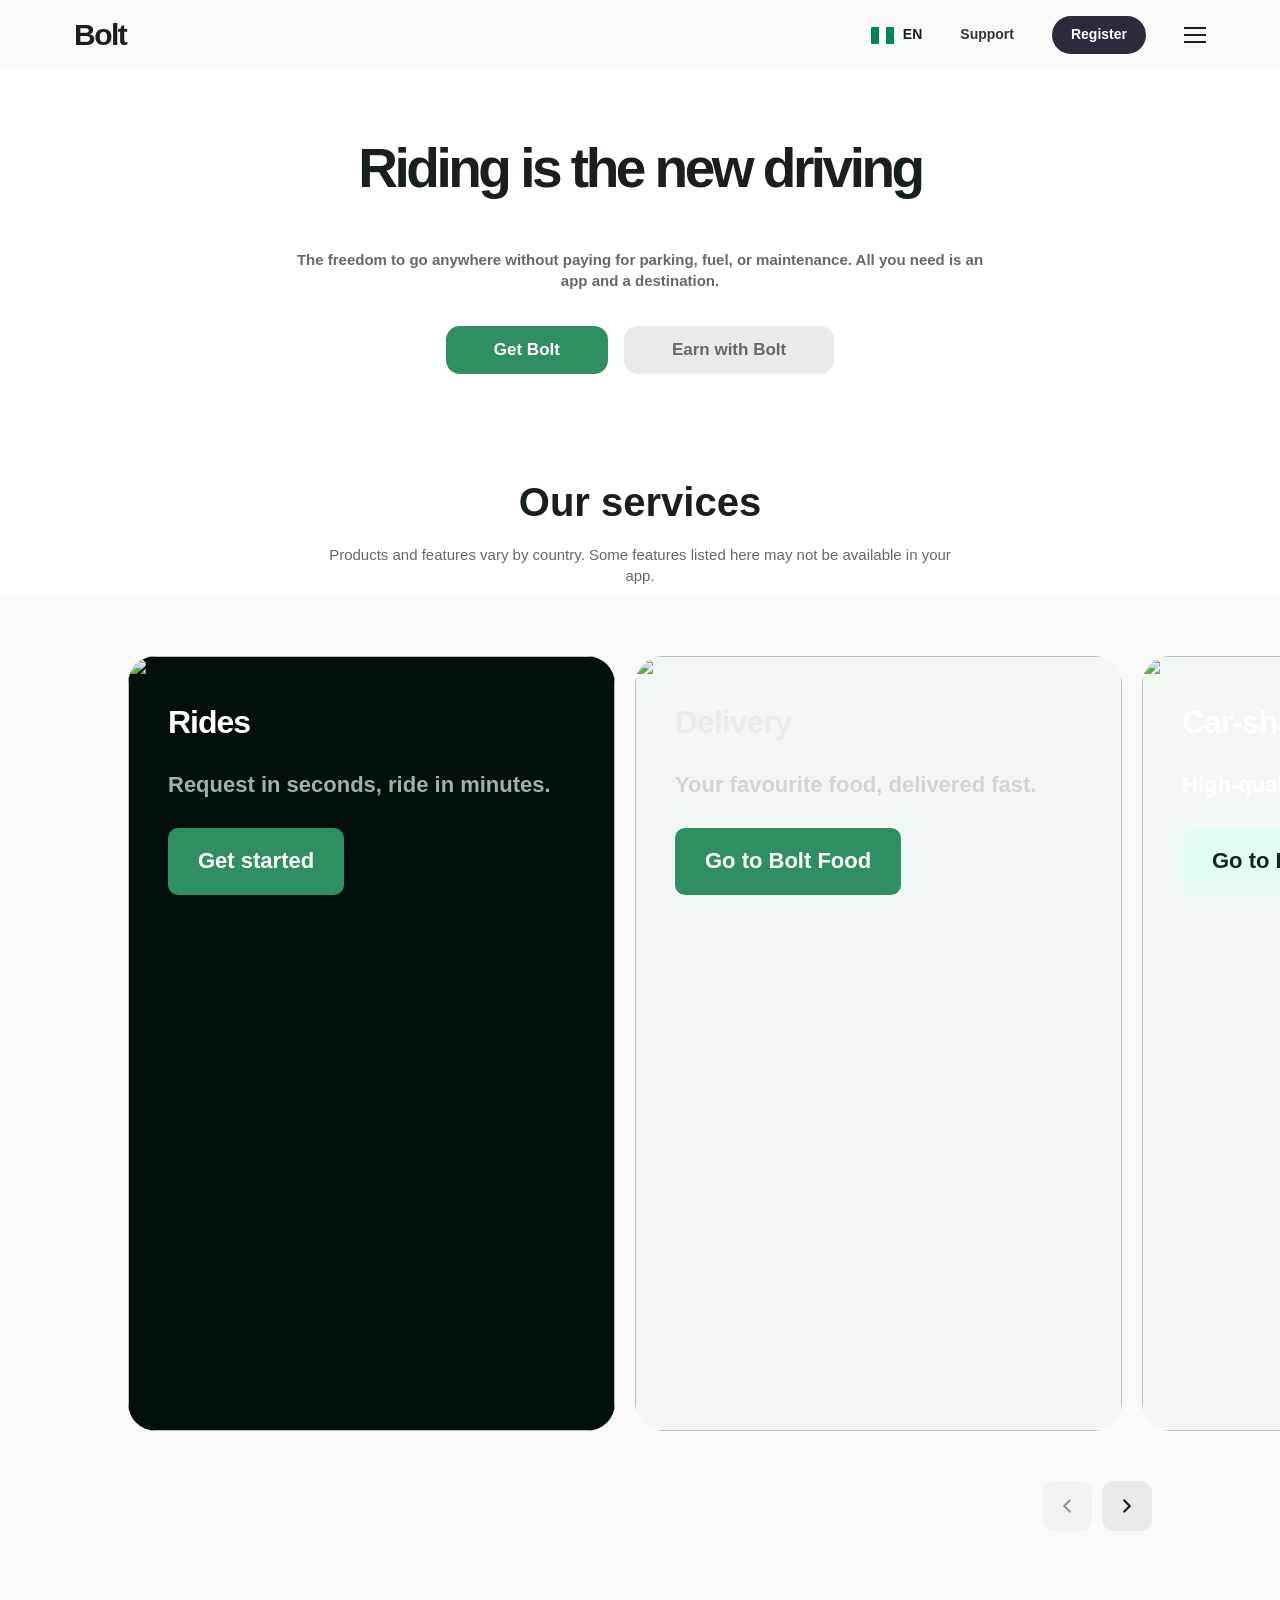
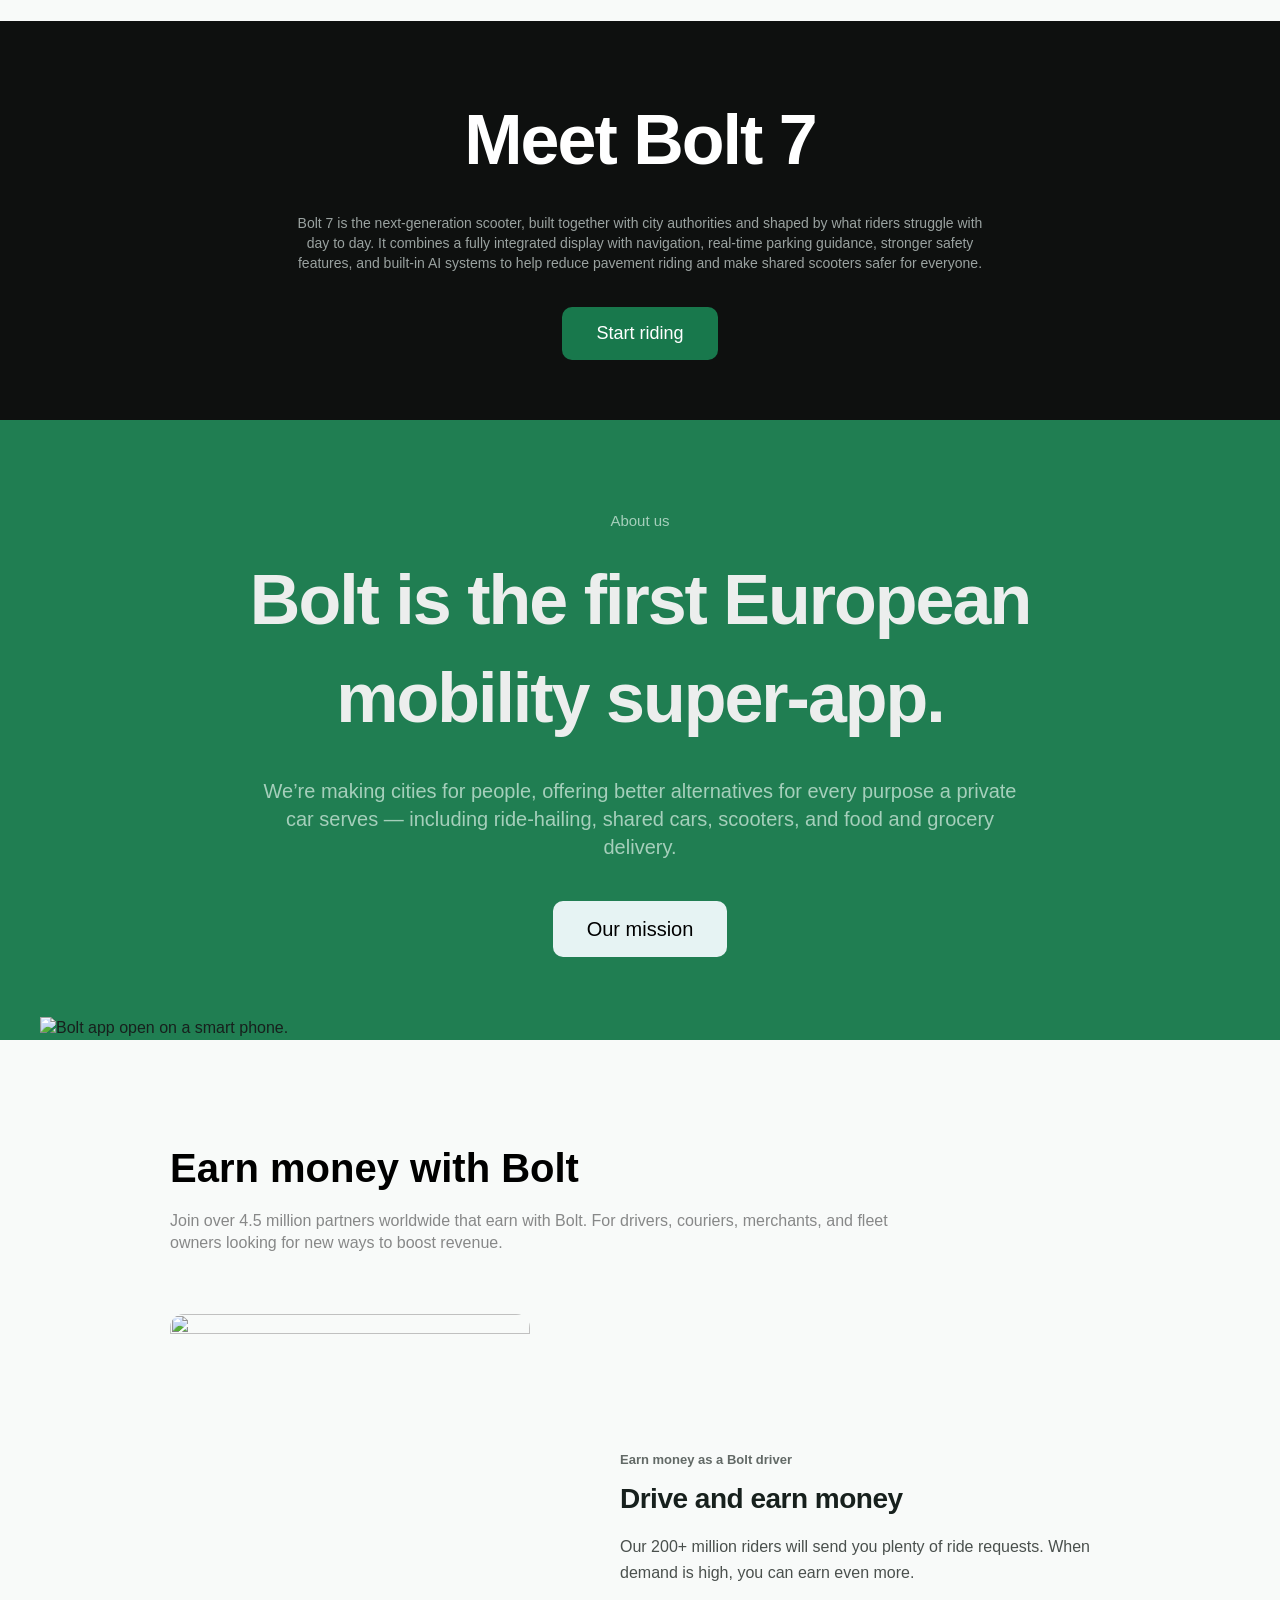
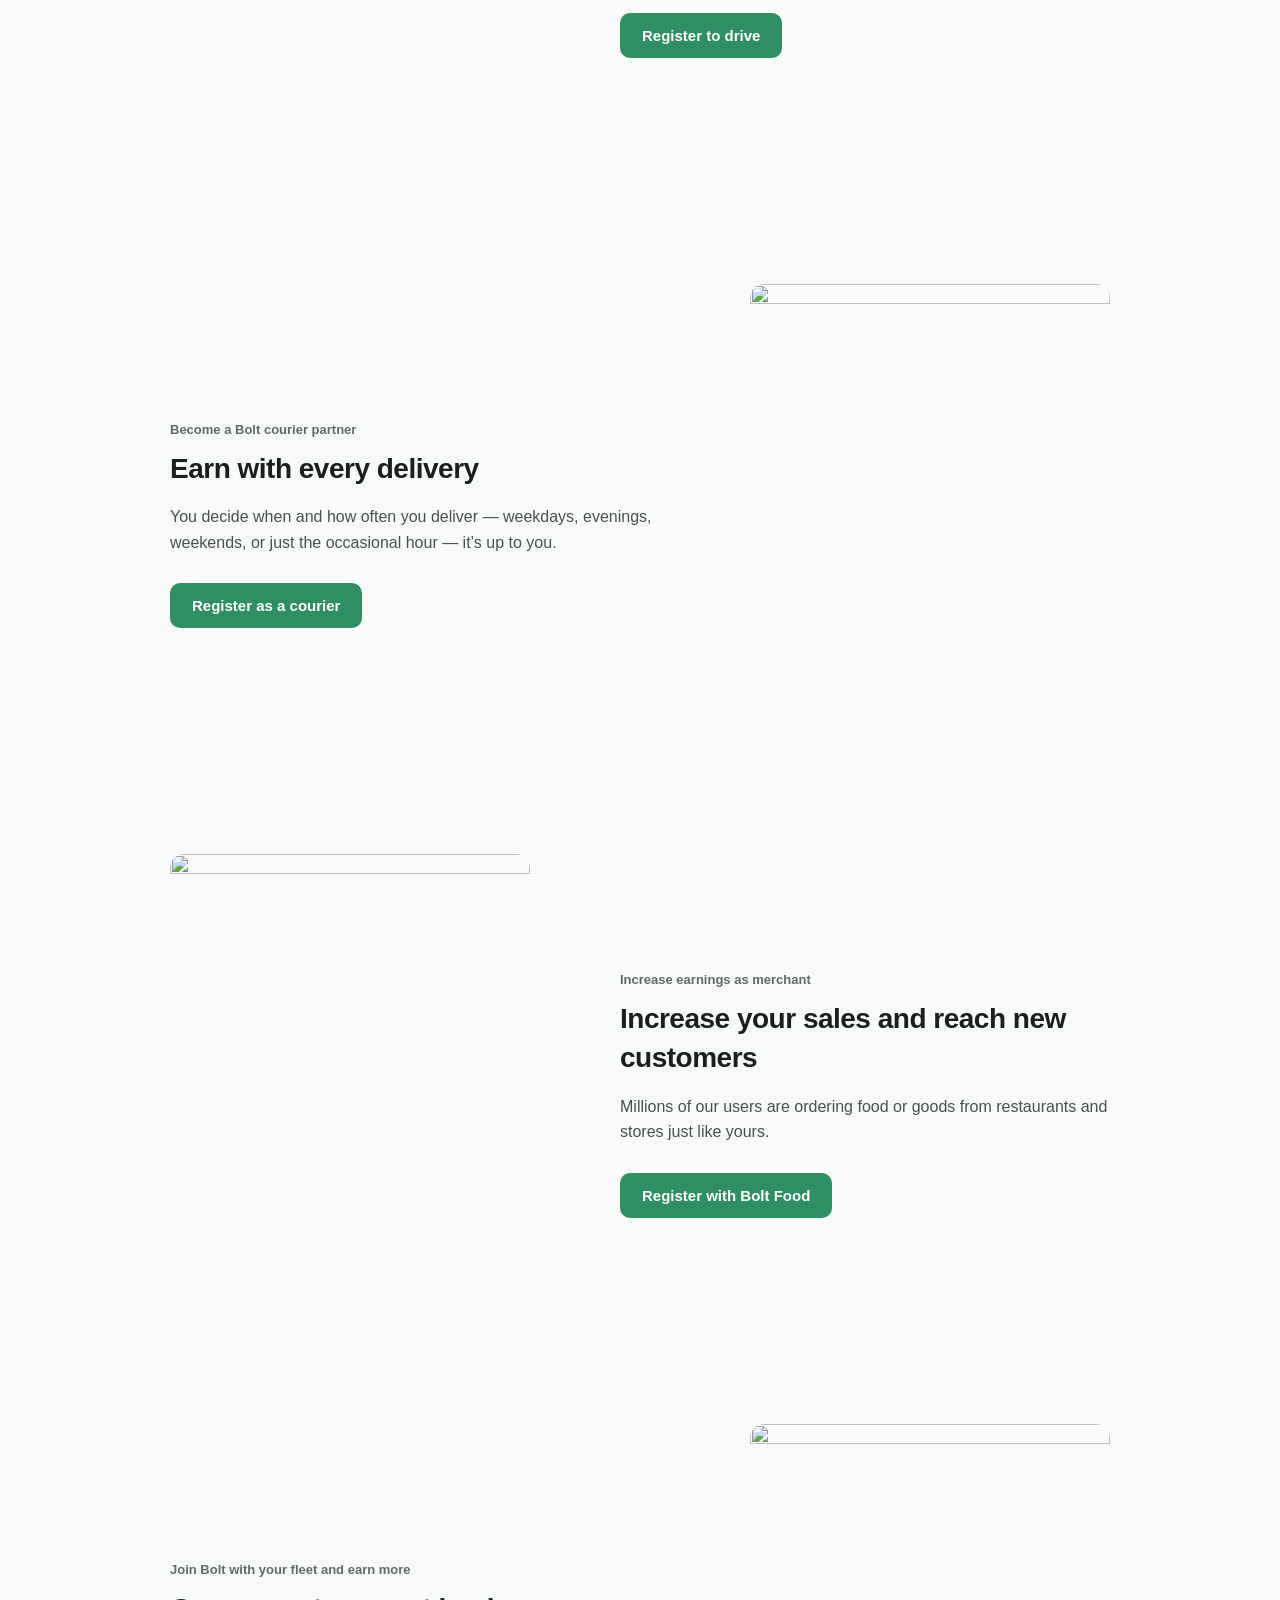
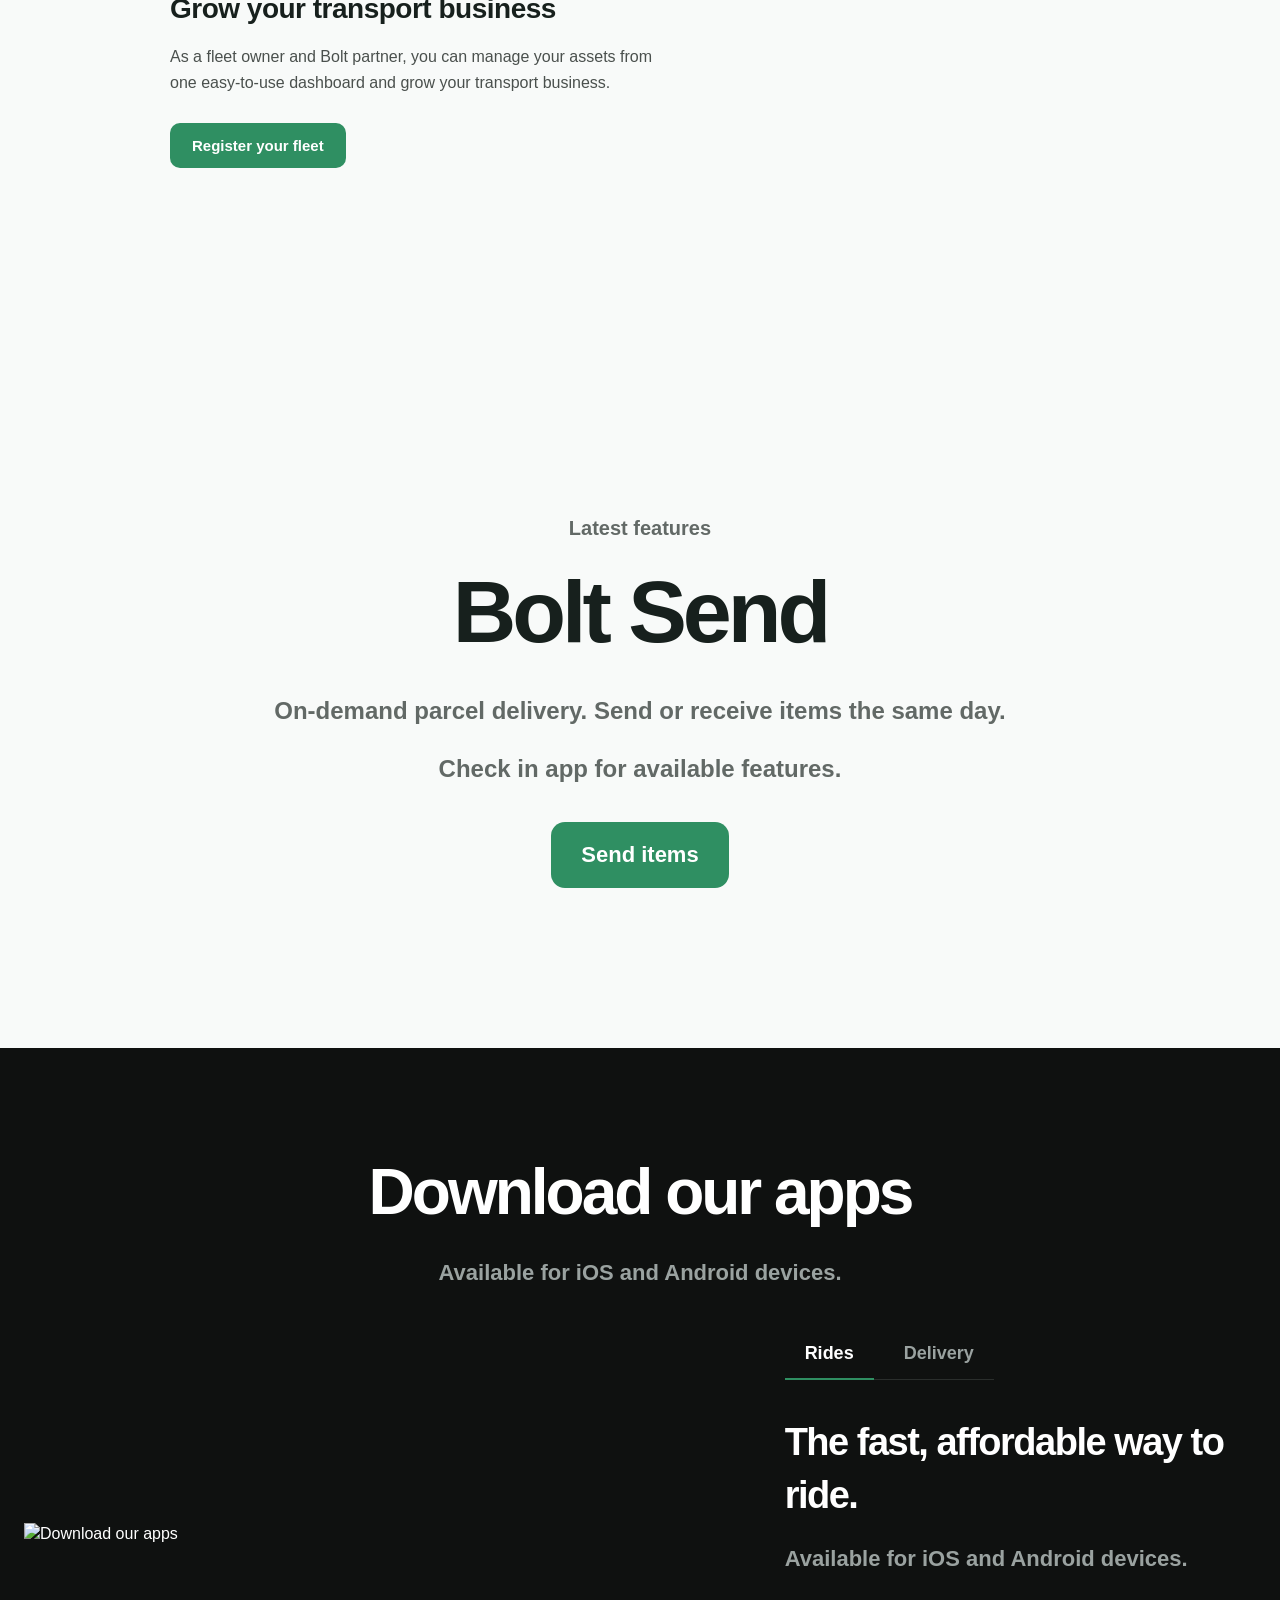
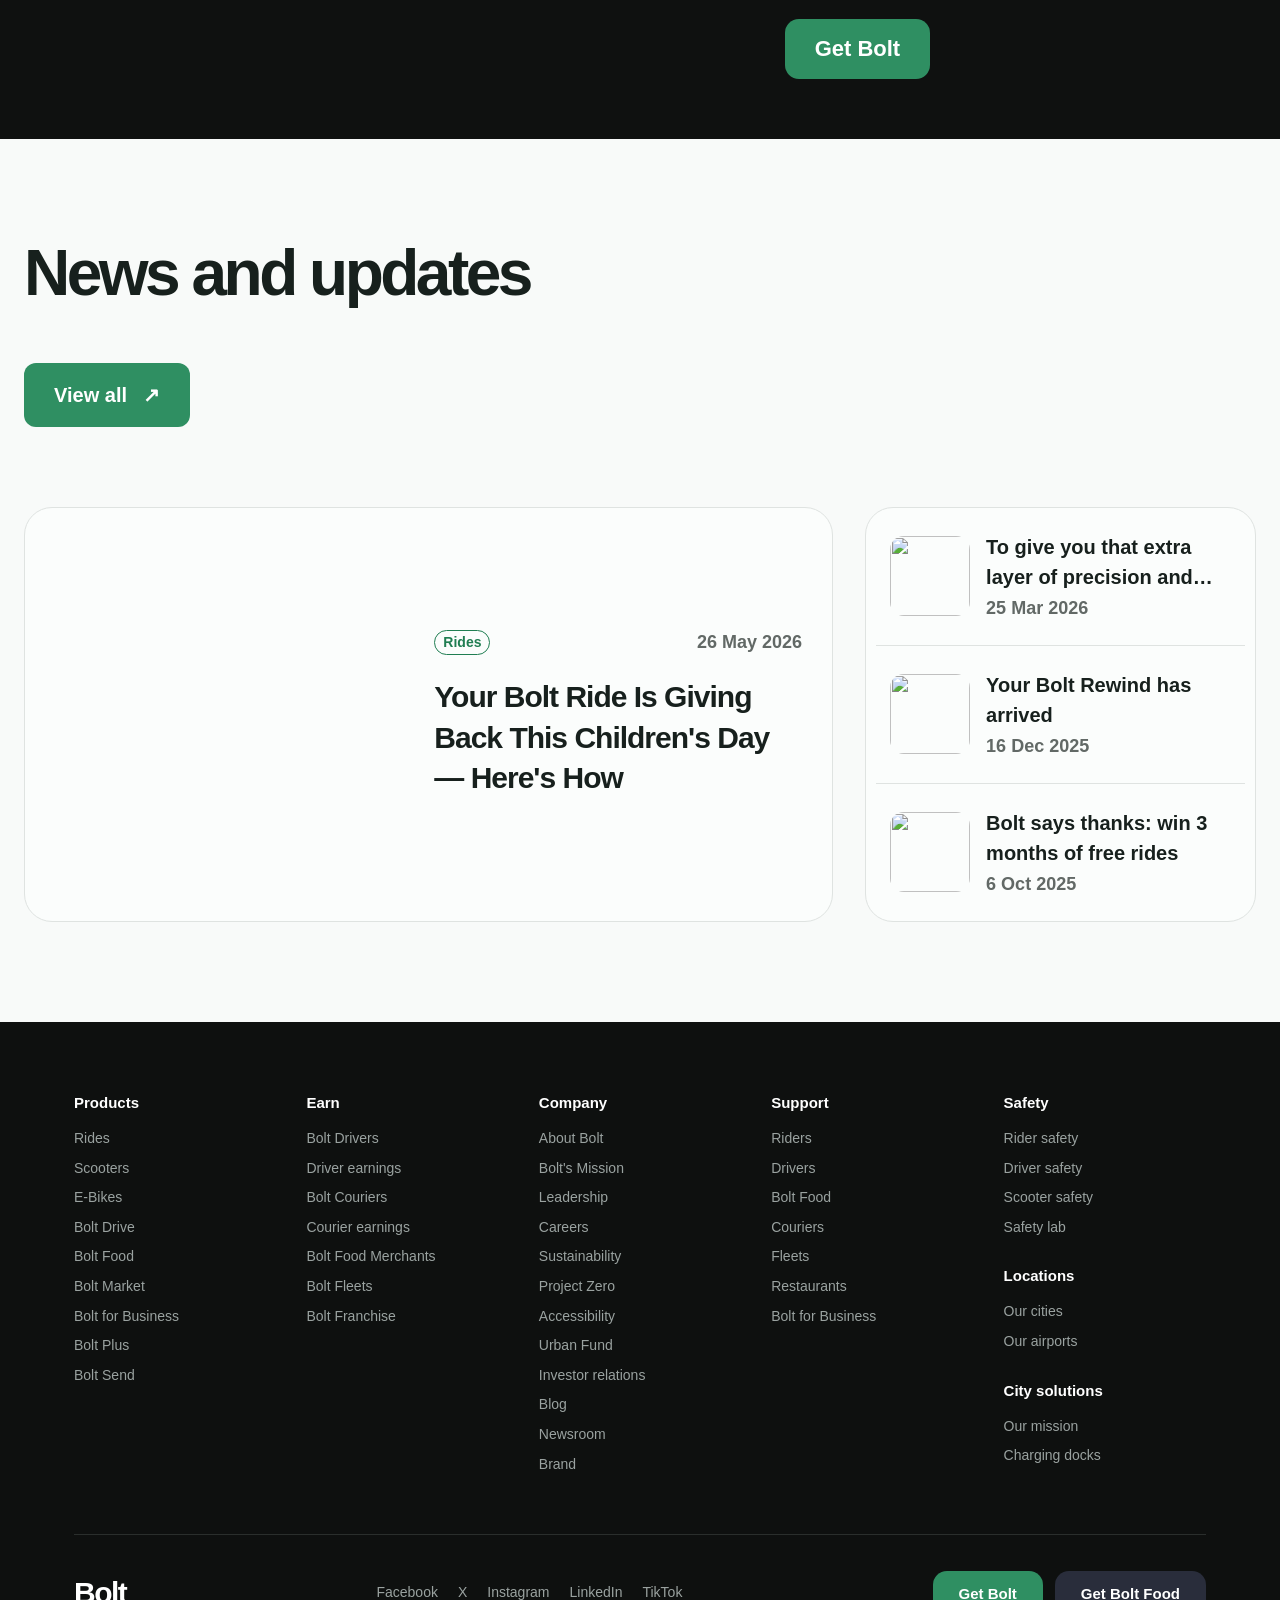
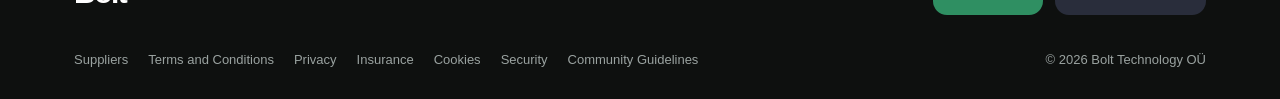
==== index.html @ f17ec3d8 "Initial Commit: Bolt Clone" ====
<!DOCTYPE html>
<html lang="en">
<head>
    <meta charset="UTF-8">
    <meta name="viewport" content="width=device-width, initial-scale=1.0">
    <title>Bolt</title>
    <link rel="stylesheet" href="m.css">
    <link rel="stylesheet" href="modal.css">
</head>

<body>

    <!-- NAVBAR -->
    <nav class="navbar">
        <input type="checkbox" id="menu-toggle" class="menu-toggle">
        <input type="checkbox" id="lang-toggle" class="lang-toggle">
        <a class="logo" href="index.html">Bolt</a>

        <div class="nav-right">
            <label class="language" for="lang-toggle">
                <div class="flag">
                    <span></span>
                    <span></span>
                    <span></span>
                </div>
                <span>EN</span>
            </label>

            <a href="support.html">Support</a>

            <div class="register-wrap">
                <input type="checkbox" id="register-toggle" class="register-toggle">
                <label class="register" for="register-toggle">Register</label>

                <div class="register-panel">
                    <a href="driver.html" class="rp-item">
                        <span class="rp-icon"><svg width="22" height="22" viewBox="0 0 24 24" fill="#4a56d6"><circle cx="12" cy="7" r="4"/><path d="M4 21c0-4.4 3.6-7 8-7s8 2.6 8 7z"/></svg></span>
                        <span class="rp-text"><b>Become a driver</b><small>Make money on your terms</small></span>
                        <svg class="rp-chev" width="18" height="18" viewBox="0 0 24 24" fill="none" stroke="currentColor" stroke-width="2.4" stroke-linecap="round" stroke-linejoin="round"><polyline points="9 18 15 12 9 6"></polyline></svg>
                    </a>
                    <a href="#" class="rp-item">
                        <span class="rp-icon"><svg width="22" height="22" viewBox="0 0 24 24" fill="none" stroke="#207e52" stroke-width="2" stroke-linecap="round" stroke-linejoin="round"><circle cx="6" cy="17" r="3"/><circle cx="18" cy="17" r="3"/><path d="M6 17l4-8h5l3 8M10 9L9 6H7"/></svg></span>
                        <span class="rp-text"><b>Become a courier</b><small>Deliver food and get paid weekly</small></span>
                        <svg class="rp-chev" width="18" height="18" viewBox="0 0 24 24" fill="none" stroke="currentColor" stroke-width="2.4" stroke-linecap="round" stroke-linejoin="round"><polyline points="9 18 15 12 9 6"></polyline></svg>
                    </a>
                    <a href="#" class="rp-item">
                        <span class="rp-icon"><svg width="22" height="22" viewBox="0 0 24 24" fill="none" stroke="#207e52" stroke-width="2.2" stroke-linecap="round" stroke-linejoin="round"><path d="M5 3v7a2 2 0 0 0 2 2v9M9 3v7M7 3v7M18 3c-2.4 2-2.4 7 0 8.5V21"/></svg></span>
                        <span class="rp-text"><b>Add a restaurant or store</b><small>Reach more customers and increase earnings</small></span>
                        <svg class="rp-chev" width="18" height="18" viewBox="0 0 24 24" fill="none" stroke="currentColor" stroke-width="2.4" stroke-linecap="round" stroke-linejoin="round"><polyline points="9 18 15 12 9 6"></polyline></svg>
                    </a>
                    <a href="#" class="rp-item">
                        <span class="rp-icon"><svg width="22" height="22" viewBox="0 0 24 24" fill="#207e52"><path d="M4 12l2-5.5A2 2 0 0 1 7.9 5h8.2A2 2 0 0 1 18 6.5L20 12v6h-3v-2H7v2H4z"/></svg></span>
                        <span class="rp-text"><b>Sign up as a fleet owner</b><small>Add your fleet to Bolt and boost your income</small></span>
                        <svg class="rp-chev" width="18" height="18" viewBox="0 0 24 24" fill="none" stroke="currentColor" stroke-width="2.4" stroke-linecap="round" stroke-linejoin="round"><polyline points="9 18 15 12 9 6"></polyline></svg>
                    </a>
                    <a href="#" class="rp-item">
                        <span class="rp-icon"><svg width="22" height="22" viewBox="0 0 24 24" fill="#207e52"><rect x="3" y="8" width="18" height="12" rx="2.5"/><path d="M9 8V5.5h6V8" fill="none" stroke="#207e52" stroke-width="2"/></svg></span>
                        <span class="rp-text"><b>Bolt for Business</b><small>Bolt products and services scaled-up for your business</small></span>
                        <svg class="rp-chev" width="18" height="18" viewBox="0 0 24 24" fill="none" stroke="currentColor" stroke-width="2.4" stroke-linecap="round" stroke-linejoin="round"><polyline points="9 18 15 12 9 6"></polyline></svg>
                    </a>
                </div>
            </div>

            <label class="menu" for="menu-toggle" aria-label="Menu">
                <span></span>
                <span></span>
                <span></span>
            </label>
        </div>

        <div class="menu-panel">
            <div class="menu-col">
                <h5>Products</h5>
                <a href="rides.html">Rides</a>
                <a href="#">Scooters</a>
                <a href="#">E-Bikes</a>
                <a href="#">Bolt Drive</a>
                <a href="#">Bolt Food</a>
                <a href="#">Bolt Market</a>
                <a href="#">Bolt for Business</a>
                <a href="#">Bolt Plus</a>
                <a href="#">Bolt Send</a>
            </div>

            <div class="menu-col">
                <h5>Earn</h5>
                <a href="driver.html">Bolt Drivers</a>
                <a href="earn.html">Driver earnings</a>
                <a href="#">Bolt Couriers</a>
                <a href="#">Courier earnings</a>
                <a href="#">Bolt Food Merchants</a>
                <a href="#">Bolt Fleets</a>
                <a href="#">Bolt Franchise</a>
            </div>

            <div class="menu-col">
                <h5>Company</h5>
                <a href="#">About Bolt</a>
                <a href="#">Bolt's Mission</a>
                <a href="#">Leadership</a>
                <a href="#">Careers</a>
                <a href="#">Sustainability</a>
                <a href="#">Blog</a>
                <a href="#">Newsroom</a>
            </div>

            <div class="menu-col">
                <h5>Support</h5>
                <a href="#">Riders</a>
                <a href="#">Drivers</a>
                <a href="#">Bolt Food</a>
                <a href="#">Couriers</a>
                <a href="#">Fleets</a>
                <a href="#">Restaurants</a>
            </div>

            <div class="menu-col">
                <h5>Safety</h5>
                <a href="#">Rider safety</a>
                <a href="#">Driver safety</a>
                <a href="#">Scooter safety</a>
                <a href="#">Safety lab</a>
            </div>
        </div>

        <div class="lang-modal">
            <label class="lang-backdrop" for="lang-toggle"></label>

            <div class="lang-box">
                <div class="lang-top">
                    <div class="lang-search">
                        <svg width="26" height="26" viewBox="0 0 24 24" fill="none" stroke="currentColor" stroke-width="2" stroke-linecap="round"><circle cx="11" cy="11" r="8"></circle><line x1="21" y1="21" x2="16.65" y2="16.65"></line></svg>
                        <input type="text" id="region-search" placeholder="Search region" autocomplete="off">
                    </div>
                    <label class="lang-close" for="lang-toggle" aria-label="Close">
                        <svg width="22" height="22" viewBox="0 0 24 24" fill="none" stroke="currentColor" stroke-width="2.5" stroke-linecap="round"><line x1="5" y1="5" x2="19" y2="19"></line><line x1="19" y1="5" x2="5" y2="19"></line></svg>
                    </label>
                </div>

                <ul class="region-list"><!-- filled in by script.js --></ul>
            </div>
        </div>

    </nav>

    <!-- HERO -->
    <main class="hero">
        <h1>Riding is the new driving</h1>

        <p>
            The freedom to go anywhere without paying for parking, fuel, or maintenance.
            All you need is an<br>
            app and a destination.
        </p>

        <div class="buttons">
            <button class="get-bolt">Get Bolt</button>
            <a class="earn-bolt" href="earn.html">Earn with Bolt</a>
        </div>

        <div class="first-image">
            <img src="media/image1.png" alt="">
        </div>
    </main>

    <!-- OUR SERVICES -->
    <section class="container service">
        <h1>Our services</h1>
        <p>
            Products and features vary by country. Some features listed here may not be available in your
            app.
        </p>
    </section>

    <section class="images">
        <div class="card card-rides">
            <img src="media/image2.png" alt="">
            <div class="card-text">
                <h3>Rides</h3>
                <p>Request in seconds, ride in minutes.</p>
                <a class="card-btn" href="rides.html">Get started</a>
            </div>
        </div>

        <div class="card card-food">
            <img src="media/image3.png" alt="">
            <div class="card-text">
                <h3>Delivery</h3>
                <p>Your favourite food, delivered fast.</p>
                <a class="card-btn" href="#">Go to Bolt Food</a>
            </div>
        </div>

        <div class="card card-drive">
            <img src="media/image4.png" alt="">
            <div class="card-text">
                <h3>Car-sharing</h3>
                <p>High-quality car rental made easy.</p>
                <a class="card-btn" href="#">Go to Bolt Drive</a>
            </div>
        </div>

        <div class="card card-market">
            <img src="media/image5.png" alt="">
            <div class="card-text">
                <h3>Groceries</h3>
                <p>All the essentials whenever you need them.</p>
                <a class="card-btn" href="#">Go to Bolt Market</a>
            </div>
        </div>

        <div class="card card-biz">
            <img src="media/image6.png" alt="">
            <div class="card-text">
                <h3>Business</h3>
                <p>Manage business travel for your team and clients.</p>
                <a class="card-btn" href="#">Go to Bolt for Business</a>
            </div>
        </div>

        <div class="card card-micro">
            <img src="media/image7.png" alt="">
            <div class="card-text">
                <h3>Micromobility</h3>
                <p>2-wheel ride rental at your fingertips.</p>
                <a class="card-btn" href="#">Learn more</a>
            </div>
        </div>

    </section>

    <div class="carousel-nav">
        <button class="nav-btn" id="prev" aria-label="Previous">
            <svg width="22" height="22" viewBox="0 0 24 24" fill="none" stroke="currentColor" stroke-width="2.5" stroke-linecap="round" stroke-linejoin="round"><polyline points="15 18 9 12 15 6"></polyline></svg>
        </button>
        <button class="nav-btn" id="next" aria-label="Next">
            <svg width="22" height="22" viewBox="0 0 24 24" fill="none" stroke="currentColor" stroke-width="2.5" stroke-linecap="round" stroke-linejoin="round"><polyline points="9 18 15 12 9 6"></polyline></svg>
        </button>
    </div>

    <!-- MEET BOLT 7 -->
    <section class="machine">
        <h1>Meet Bolt 7</h1>
        <p>
            Bolt 7 is the next-generation scooter, built together with city authorities and shaped by what
            riders struggle with day to day. It combines a fully integrated display with navigation,
            real-time parking guidance, stronger safety features, and built-in AI systems to help reduce
            pavement riding and make shared scooters safer for everyone.
        </p>
        <a class="ride" href="#">Start riding</a>
        <img src="media/image8.png" alt="">
    </section>

    <!-- ABOUT US -->
    <section class="green">
        <p class="label">About us</p>
        <h1>Bolt is the first European <br> mobility super-app.</h1>
        <p class="pa">
            We’re making cities for people, offering better alternatives for every purpose a private
            car serves — including ride-hailing, shared cars, scooters, and food and grocery delivery.
        </p>
        <a class="small-gr" href="#">Our mission</a>
    </section>

    <section class="new-g">
        <img src="media/image9.png" alt="Bolt app open on a smart phone.">
    </section>

    <!-- EARN MONEY WITH BOLT -->
    <section class="white-bacg">
        <div class="earn-head">
            <h1>Earn money with Bolt</h1>
            <p>
                Join over 4.5 million partners worldwide that earn with Bolt. For drivers, couriers,
                merchants, and fleet owners looking for new ways to boost revenue.
            </p>
        </div>

        <div class="earn-grid">
            <article class="earn-card">
                <img src="media/image10.png" alt="">
                <div class="earn-text">
                    <span class="tag">Earn money as a Bolt driver</span>
                    <h3>Drive and earn money</h3>
                    <p>Our 200+ million riders will send you plenty of ride requests. When demand is high, you can earn even more.</p>
                    <a class="earn-btn" href="driver.html">Register to drive</a>
                </div>
            </article>

            <article class="earn-card">
                <img src="media/image11.png" alt="">
                <div class="earn-text">
                    <span class="tag">Become a Bolt courier partner</span>
                    <h3>Earn with every delivery</h3>
                    <p>You decide when and how often you deliver — weekdays, evenings, weekends, or just the occasional hour — it’s up to you.</p>
                    <a class="earn-btn" href="#">Register as a courier</a>
                </div>
            </article>

            <article class="earn-card">
                <img src="media/image12.png" alt="">
                <div class="earn-text">
                    <span class="tag">Increase earnings as merchant</span>
                    <h3>Increase your sales and reach new customers</h3>
                    <p>Millions of our users are ordering food or goods from restaurants and stores just like yours.</p>
                    <a class="earn-btn" href="#">Register with Bolt Food</a>
                </div>
            </article>

            <article class="earn-card">
                <img src="media/image13.png" alt="">
                <div class="earn-text">
                    <span class="tag">Join Bolt with your fleet and earn more</span>
                    <h3>Grow your transport business</h3>
                    <p>As a fleet owner and Bolt partner, you can manage your assets from one easy-to-use dashboard and grow your transport business.</p>
                    <a class="earn-btn" href="#">Register your fleet</a>
                </div>
            </article>
        </div>
    </section>

    <!-- LATEST FEATURES -->
    <section class="latest">
        <div class="latest-text">
            <p class="label">Latest features</p>
            <h2>Bolt Send</h2>
            <p>On-demand parcel delivery. Send or receive items the same day.</p>
            <p class="small">Check in app for available features.</p>
            <a class="send-btn" href="#">Send items</a>
        </div>
        <img src="media/image14.png" alt="">
    </section>

    <!-- DOWNLOAD APPS -->
    <section class="download">
        <div class="download-head">
            <h2>Download our apps</h2>
            <p>Available for iOS and Android devices.</p>
        </div>

        <div class="download-box">
            <img id="dl-img" src="media/image15.png" alt="Download our apps">

            <div class="download-text">
                <div class="tabs">
                    <button type="button" class="tab active" data-tab="rides">Rides</button>
                    <button type="button" class="tab" data-tab="delivery">Delivery</button>
                </div>

                <h3 id="dl-title">The fast, affordable way to ride.</h3>
                <p id="dl-sub">Available for iOS and Android devices.</p>
                <button id="dl-btn" class="get-bolt">Get Bolt</button>
            </div>
        </div>
    </section>

    <!-- NEWS -->
    <section class="news">
        <h2>News and updates</h2>
        <a class="view-all" href="#">View all <span>&#8599;</span></a>

        <div class="news-grid">
            <article class="news-main">
                <img src="media/image16.png" alt="">
                <div class="news-main-text">
                    <div class="news-meta">
                        <span class="news-tag">Rides</span>
                        <span class="news-date">26 May 2026</span>
                    </div>
                    <h3>Your Bolt Ride Is Giving Back This Children's Day — Here's How</h3>
                </div>
            </article>

            <div class="news-list">
                <a href="#">
                    <img src="media/image17.png" alt="">
                    <div>
                        <h4>To give you that extra layer of precision and peace of mind, Bolt has introduced pick-up codes.</h4>
                        <span>25 Mar 2026</span>
                    </div>
                </a>
                <a href="#">
                    <img src="media/image18.png" alt="">
                    <div>
                        <h4>Your Bolt Rewind has arrived</h4>
                        <span>16 Dec 2025</span>
                    </div>
                </a>
                <a href="#">
                    <img src="media/image19.png" alt="">
                    <div>
                        <h4>Bolt says thanks: win 3 months of free rides</h4>
                        <span>6 Oct 2025</span>
                    </div>
                </a>
            </div>
        </div>
    </section>

    <!-- FOOTER -->
    <footer class="footer">
        <div class="footer-cols">
            <div>
                <h5>Products</h5>
                <a href="rides.html">Rides</a>
                <a href="#">Scooters</a>
                <a href="#">E-Bikes</a>
                <a href="#">Bolt Drive</a>
                <a href="#">Bolt Food</a>
                <a href="#">Bolt Market</a>
                <a href="#">Bolt for Business</a>
                <a href="#">Bolt Plus</a>
                <a href="#">Bolt Send</a>
            </div>

            <div>
                <h5>Earn</h5>
                <a href="driver.html">Bolt Drivers</a>
                <a href="earn.html">Driver earnings</a>
                <a href="#">Bolt Couriers</a>
                <a href="#">Courier earnings</a>
                <a href="#">Bolt Food Merchants</a>
                <a href="#">Bolt Fleets</a>
                <a href="#">Bolt Franchise</a>
            </div>

            <div>
                <h5>Company</h5>
                <a href="#">About Bolt</a>
                <a href="#">Bolt's Mission</a>
                <a href="#">Leadership</a>
                <a href="#">Careers</a>
                <a href="#">Sustainability</a>
                <a href="#">Project Zero</a>
                <a href="#">Accessibility</a>
                <a href="#">Urban Fund</a>
                <a href="#">Investor relations</a>
                <a href="#">Blog</a>
                <a href="#">Newsroom</a>
                <a href="#">Brand</a>
            </div>

            <div>
                <h5>Support</h5>
                <a href="#">Riders</a>
                <a href="#">Drivers</a>
                <a href="#">Bolt Food</a>
                <a href="#">Couriers</a>
                <a href="#">Fleets</a>
                <a href="#">Restaurants</a>
                <a href="#">Bolt for Business</a>
            </div>

            <div>
                <h5>Safety</h5>
                <a href="#">Rider safety</a>
                <a href="#">Driver safety</a>
                <a href="#">Scooter safety</a>
                <a href="#">Safety lab</a>

                <h5 class="gap">Locations</h5>
                <a href="#">Our cities</a>
                <a href="#">Our airports</a>

                <h5 class="gap">City solutions</h5>
                <a href="#">Our mission</a>
                <a href="#">Charging docks</a>
            </div>
        </div>

        <div class="footer-mid">
            <div class="footer-logo">Bolt</div>
            <div class="socials">
                <a href="#">Facebook</a>
                <a href="#">X</a>
                <a href="#">Instagram</a>
                <a href="#">LinkedIn</a>
                <a href="#">TikTok</a>
            </div>
            <div class="footer-btns">
                <button class="get-bolt">Get Bolt</button>
                <button class="earn-bolt dark">Get Bolt Food</button>
            </div>
        </div>

        <div class="footer-bottom">
            <div class="legal">
                <a href="#">Suppliers</a>
                <a href="#">Terms and Conditions</a>
                <a href="#">Privacy</a>
                <a href="#">Insurance</a>
                <a href="#">Cookies</a>
                <a href="#">Security</a>
                <a href="#">Community Guidelines</a>
            </div>
            <span>© 2026 Bolt Technology OÜ</span>
        </div>
    </footer>



    <script src="script.js"></script>

</body>
</html>
---- m.css ----
* {
    margin: 0;
    padding: 0;
    box-sizing: border-box;
}

:root {
    --bg: #f8faf9;
    --ink: #17201d;
    --muted: #626966;
    --green: #2f8f62;
    --green-deep: #207e52;
    --dark: #0e100f;
    --line: #d5d9d7;
}

body {
    font-family: Arial, Helvetica, sans-serif;
    background-color: var(--bg);
    color: var(--ink);
    line-height: 1.4;
}

img {
    display: block;
    max-width: 100%;
}

a {
    color: inherit;
}

/* ---------- NAVBAR ---------- */
.navbar {
    position: relative;
    z-index: 100;
    width: 100%;
    height: 70px;
    display: flex;
    align-items: center;
    justify-content: space-between;
    padding: 0 max(74px, calc((100% - 1500px) / 2));
}

.logo {
    text-decoration: none;
    font-size: 30px;
    font-weight: 800;
    letter-spacing: -1.5px;
}

.nav-right {
    display: flex;
    align-items: center;
    gap: 38px;
}

.language {
    cursor: pointer;
    display: flex;
    align-items: center;
    gap: 9px;
    font-size: 14px;
    font-weight: 600;
}

.flag {
    width: 23px;
    height: 17px;
    display: flex;
    border-radius: 1px;
    overflow: hidden;
}

.flag span {
    width: 33.33%;
    height: 100%;
}

.flag span:nth-child(1),
.flag span:nth-child(3) {
    background-color: #008751;
}

.flag span:nth-child(2) {
    background-color: white;
}

.nav-right a {
    text-decoration: none;
    color: #303633;
    font-size: 14px;
    font-weight: 600;
}

.register {
    display: inline-block;
    border: none;
    background-color: #292d3b;
    color: white;
    padding: 9px 19px;
    border-radius: 20px;
    font-size: 14px;
    font-weight: 700;
    cursor: pointer;
}

.menu {
    display: flex;
    flex-direction: column;
    gap: 5px;
    cursor: pointer;
}

.menu span {
    display: block;
    width: 22px;
    height: 2px;
    background-color: var(--ink);
}

/* ---------- DROPDOWN MENU ---------- */
.menu-toggle {
    display: none;
}

/* hamburger turns into an X when open */
.menu span {
    transition: transform 0.25s, opacity 0.25s;
}

.menu-toggle:checked ~ .nav-right .menu span:nth-child(1) {
    transform: translateY(7px) rotate(45deg);
}

.menu-toggle:checked ~ .nav-right .menu span:nth-child(2) {
    opacity: 0;
}

.menu-toggle:checked ~ .nav-right .menu span:nth-child(3) {
    transform: translateY(-7px) rotate(-45deg);
}

.menu-panel {
    display: none;
    position: absolute;
    top: 100%;
    left: 0;
    right: 0;
    background-color: white;
    border-top: 1px solid var(--line);
    box-shadow: 0 20px 40px rgba(0, 0, 0, 0.12);
    padding: 40px 74px 50px;
    grid-template-columns: repeat(5, 1fr);
    gap: 30px;
}

.menu-toggle:checked ~ .menu-panel {
    display: grid;
}

.menu-col h5 {
    font-size: 16px;
    margin-bottom: 18px;
}

.menu-col a {
    display: block;
    color: var(--muted);
    text-decoration: none;
    font-size: 15px;
    font-weight: 600;
    margin-bottom: 12px;
}

.menu-col a:hover {
    color: var(--green-deep);
}

/* ---------- REGION / LANGUAGE POPUP ---------- */
.lang-toggle {
    display: none;
}

.lang-modal {
    display: none;
    position: fixed;
    inset: 0;
    z-index: 300;
    align-items: center;
    justify-content: center;
}

.lang-toggle:checked ~ .lang-modal {
    display: flex;
}

.lang-backdrop {
    position: absolute;
    inset: 0;
    background-color: rgba(60, 72, 66, 0.6);
    cursor: default;
}

.lang-box {
    position: relative;
    width: min(690px, 94vw);
    max-height: 90vh;
    background-color: white;
    border-radius: 28px;
    padding: 20px 40px 40px;
    display: flex;
    flex-direction: column;
}

.lang-top {
    display: flex;
    align-items: center;
    gap: 40px;
    padding: 0 0 24px 25px;
}

.lang-search {
    flex: 1;
    display: flex;
    align-items: center;
    gap: 12px;
    height: 52px;
    padding: 0 18px;
    background-color: #f1f3f2;
    border: 2px solid #b9bfbc;
    border-radius: 14px;
    color: var(--ink);
}

.lang-search:focus-within {
    border-color: var(--green-deep);
}

.lang-search input {
    flex: 1;
    border: none;
    outline: none;
    background: none;
    font-size: 20px;
    font-family: inherit;
    color: var(--ink);
}

.lang-search input::placeholder {
    color: #8a918e;
}

.lang-close {
    cursor: pointer;
    display: flex;
    padding: 6px;
    color: var(--ink);
}

.region-list {
    list-style: none;
    overflow-y: auto;
    scrollbar-width: thin;
    padding-right: 6px;
}

.region {
    display: grid;
    grid-template-columns: 40px 210px 1fr;
    gap: 10px;
    align-items: center;
    padding: 14px 10px;
    border-radius: 16px;
    min-height: 80px;
}

.region:hover,
.region.selected {
    background-color: #f4f6f5;
}

.region-name small {
    display: block;
    color: var(--muted);
    font-size: 14px;
}

.region-name b {
    font-size: 18px;
    font-weight: 600;
}

.region-langs {
    display: flex;
    flex-wrap: wrap;
    gap: 6px 20px;
}

.region-langs a {
    color: var(--ink);
    font-size: 18px;
    font-weight: 500;
    text-decoration: underline;
    text-decoration-color: #cfd5d2;
    text-underline-offset: 5px;
}

.region-langs a:hover {
    text-decoration-color: var(--green-deep);
}

.region.selected .region-langs a {
    color: var(--green-deep);
}

/* flags drawn in CSS (swap for real images if you have them) */
.fl {
    position: relative;
    display: flex;
    align-items: center;
    justify-content: center;
    width: 40px;
    height: 28px;
    border-radius: 4px;
    box-shadow: inset 0 0 0 1px rgba(0, 0, 0, 0.08);
}

.fl-ng { background: linear-gradient(90deg, #008751 33.3%, #fff 33.3% 66.6%, #008751 66.6%); }
.fl-global { background: #1c7cf0; }
.fl-ao { background: linear-gradient(#cc092f 50%, #000 50%); }
.fl-az { background: linear-gradient(#00b5e2 33.3%, #ef3340 33.3% 66.6%, #509e2f 66.6%); }
.fl-be { background: linear-gradient(90deg, #000 33.3%, #fdda24 33.3% 66.6%, #ef3340 66.6%); }
.fl-cz { background: linear-gradient(#fff 50%, #d7141a 50%); }
.fl-cz::before {
    content: "";
    position: absolute;
    inset: 0;
    background: #11457e;
    clip-path: polygon(0 0, 50% 50%, 0 100%);
}
.fl-dk {
    background:
        linear-gradient(90deg, transparent 28%, #fff 28% 40%, transparent 40%),
        linear-gradient(transparent 40%, #fff 40% 60%, transparent 60%),
        #c8102e;
}
.fl-ee { background: linear-gradient(#0072ce 33.3%, #000 33.3% 66.6%, #fff 66.6%); }
.fl-fr { background: linear-gradient(90deg, #0055a4 33.3%, #fff 33.3% 66.6%, #ef4135 66.6%); }
.fl-gh { background: linear-gradient(#ce1126 33.3%, #fcd116 33.3% 66.6%, #006b3f 66.6%); }
.fl-lt { background: linear-gradient(#fdb913 33.3%, #006a44 33.3% 66.6%, #c1272d 66.6%); }
.fl-pl { background: linear-gradient(#fff 50%, #dc143c 50%); }
.fl-ua { background: linear-gradient(#0057b7 50%, #ffd700 50%); }

/* ---------- REGISTER DROPDOWN ---------- */
.register-wrap {
    position: relative;
}

.register-toggle {
    display: none;
}

.register-panel {
    display: none;
    position: absolute;
    top: calc(100% + 28px);
    right: 0;
    width: min(335px, 92vw);
    background-color: white;
    border-radius: 22px;
    box-shadow: 0 24px 40px rgba(0, 0, 0, 0.16);
    padding: 6px 0;
    z-index: 150;
}

.register-toggle:checked ~ .register-panel {
    display: block;
}

/* .nav-right prefix keeps these ahead of the generic ".nav-right a" rules */
.nav-right .register-panel a {
    display: grid;
    grid-template-columns: 22px 1fr 18px;
    gap: 8px;
    align-items: start;
    padding: 18px 20px 18px 22px;
    color: var(--ink);
    text-decoration: none;
}

.nav-right .register-panel a:hover {
    background-color: #f4f6f5;
}

.rp-icon {
    display: flex;
    padding-top: 1px;
}

.rp-text b {
    display: block;
    font-size: 18px;
    font-weight: 600;
    margin-bottom: 4px;
}

.rp-text small {
    display: block;
    color: var(--muted);
    font-size: 15px;
    font-weight: 500;
    line-height: 1.4;
}

.rp-chev {
    margin-top: 2px;
}

/* ---------- HERO ---------- */
.hero {
    width: 100%;
    background-color: white;
    padding-top: 60px;
}

.hero h1 {
    text-align: center;
    font-size: 55px;
    font-weight: 800;
    letter-spacing: -3.5px;
    margin-bottom: 42px;
}

.hero p {
    color: var(--muted);
    text-align: center;
    font-size: 15px;
    font-weight: 600;
    margin-bottom: 35px;
    padding: 0 20px;
}

.buttons {
    display: flex;
    gap: 16px;
    justify-content: center;
    flex-wrap: wrap;
}

.buttons button,
.footer-btns button {
    border: none;
    height: 48px;
    padding: 0 48px;
    border-radius: 14px;
    font-size: 17px;
    font-weight: 700;
    cursor: pointer;
}

.buttons a {
    display: inline-flex;
    align-items: center;
    justify-content: center;
    height: 48px;
    padding: 0 48px;
    border-radius: 14px;
    font-size: 17px;
    font-weight: 700;
    text-decoration: none;
    cursor: pointer;
}

.earn-bolt:hover {
    opacity: 0.85;
}

.get-bolt {
    background-color: var(--green);
    color: white;
}

.get-bolt:hover {
    opacity: 0.8;
}

.earn-bolt {
    background-color: #e7ebe9;
    color: var(--muted);
}

.first-image {
    margin-top: 50px;
}

.first-image img {
    width: 100%;
    height: auto;
    transition: transform 0.3s;
}

.first-image img:hover {
    transform: scale(0.99);
}

/* ---------- OUR SERVICES ---------- */
.container {
    width: 100%;
    background-color: white;
    padding: 50px 20px 10px;
    text-align: center;
}

.service h1 {
    font-size: 40px;
    margin-bottom: 14px;
}

.service p {
    color: var(--muted);
    font-size: 15px;
    max-width: 640px;
    margin: 0 auto;
}

.images {
    display: flex;
    gap: 20px;
    width: 100%;
    padding: 60px 0 50px 10%;
    overflow-x: auto;
    flex-wrap: nowrap;
    scrollbar-width: none;
    scroll-snap-type: x mandatory;
    scroll-padding-left: 10%;
}

.images::-webkit-scrollbar {
    display: none;
}

.card {
    scroll-snap-align: start;
    position: relative;
    flex: 0 0 487px;
    aspect-ratio: 487 / 775;
    border-radius: 28px;
    overflow: hidden;
    background-color: #f1f8f4;
}

.card img {
    position: absolute;
    inset: 0;
    width: 100%;
    height: 100%;
    object-fit: cover;
}

.card-text {
    position: relative;
    z-index: 1;
    padding: 44px 40px;
}

.card h3 {
    font-size: 32px;
    letter-spacing: -1px;
    margin-bottom: 22px;
}

.card p {
    font-size: 22px;
    line-height: 1.6;
    font-weight: 600;
    margin-bottom: 26px;
    max-width: 420px;
}

.card-btn {
    display: inline-block;
    padding: 18px 30px;
    border-radius: 10px;
    font-size: 22px;
    font-weight: 700;
    text-decoration: none;
    background-color: var(--green);
    color: white;
}

.card-btn:hover {
    opacity: 0.85;
}

/* per-card colours (text sits on top of the image) */
.card-rides { background-color: #030f0b; }
.card-rides h3 { color: #fff; }
.card-rides p  { color: #9bb3a8; }

.card-food h3 { color: #e9ece9; }
.card-food p  { color: #cfd6d1; }

.card-drive h3 { color: #fff; }
.card-drive p  { color: #fff; }
.card-drive .card-btn { background-color: #e4fbef; color: #0b2a1d; }

.card-market { border: 1px solid #e3ebe6; box-shadow: 0 8px 20px rgba(0, 0, 0, 0.08); }
.card-market h3 { color: #17201d; }
.card-market p  { color: #17201d; }
.card-market .card-btn { background-color: #0b2a1d; color: #fff; }

.card-biz h3 { color: #17201d; }
.card-biz p  { color: #17201d; }
.card-biz .card-btn { background-color: #0b2a1d; color: #fff; }

.card-micro h3 { color: #fff; }
.card-micro p  { color: #fff; }

/* ---------- CAROUSEL ARROWS ---------- */
.carousel-nav {
    display: flex;
    justify-content: flex-end;
    gap: 10px;
    padding: 0 10% 90px 0;
}

.nav-btn {
    width: 50px;
    height: 50px;
    border: none;
    border-radius: 12px;
    background-color: #e7ebe9;
    color: var(--ink);
    display: flex;
    align-items: center;
    justify-content: center;
    cursor: pointer;
}

.nav-btn:hover:not(:disabled) {
    background-color: #d9dfdc;
}

.nav-btn:disabled {
    opacity: 0.45;
    cursor: default;
}

/* ---------- MEET BOLT 7 ---------- */
.machine {
    margin-top: 0;
    width: 100%;
    background-color: var(--dark);
    text-align: center;
    padding: 70px 24px 0;
    display: flex;
    flex-direction: column;
    align-items: center;
}

.machine h1 {
    color: white;
    font-size: 70px;
    letter-spacing: -2px;
    margin-bottom: 24px;
}

.machine p {
    color: rgb(154, 162, 160);
    font-size: 14px;
    line-height: 20px;
    max-width: 700px;
    margin-bottom: 34px;
}

.ride {
    background-color: rgb(24, 120, 76);
    color: white;
    text-decoration: none;
    font-size: 18px;
    padding: 14px 34px;
    border-radius: 10px;
}

.ride:hover {
    background-color: #017748;
}

.machine img {
    width: 100%;
    max-width: 1200px;
    padding-top: 60px;
}

/* ---------- ABOUT US ---------- */
.green {
    width: 100%;
    background-color: var(--green-deep);
    text-align: center;
    padding: 90px 24px 60px;
    display: flex;
    flex-direction: column;
    align-items: center;
}

.green .label {
    color: rgb(165, 207, 187);
    font-size: 15px;
    margin-bottom: 20px;
}

.green h1 {
    color: rgb(236, 238, 237);
    font-size: 70px;
    letter-spacing: -2px;
    margin-bottom: 30px;
}

.green .pa {
    color: rgb(165, 207, 187);
    font-size: 20px;
    max-width: 780px;
    margin-bottom: 40px;
}

.small-gr {
    background-color: rgb(230, 243, 243);
    color: black;
    text-decoration: none;
    font-size: 20px;
    padding: 14px 34px;
    border-radius: 10px;
}

.small-gr:hover {
    background-color: white;
}

.new-g {
    width: 100%;
    background-color: var(--green-deep);
}

.new-g img {
    width: 100%;
    max-width: 1200px;
    margin: 0 auto;
}

/* ---------- EARN MONEY WITH BOLT ---------- */
.white-bacg {
    width: 100%;
    background-color: var(--bg);
    padding: 100px 74px;
}

.earn-head {
    max-width: 940px;
    margin: 0 auto 60px;
}

.white-bacg h1 {
    color: black;
    font-size: 40px;
    margin-bottom: 14px;
}

.white-bacg p {
    color: rgb(135, 136, 136);
    font-size: 16px;
    max-width: 760px;
}

.earn-grid {
    max-width: 940px;
    margin: 0 auto;
    display: flex;
    flex-direction: column;
    gap: 90px;
}

.earn-card {
    display: flex;
    align-items: center;
    gap: 90px;
}

/* every second row: text on the left, image on the right */
.earn-card:nth-child(even) {
    flex-direction: row-reverse;
}

.earn-card img {
    flex: 0 0 360px;
    width: 360px;
    aspect-ratio: 3 / 4;
    object-fit: cover;
    border-radius: 14px;
}

.earn-text {
    flex: 1;
}

.tag {
    display: block;
    color: var(--muted);
    font-size: 13px;
    font-weight: 600;
    margin-bottom: 10px;
}

.earn-text h3 {
    font-size: 28px;
    letter-spacing: -0.5px;
    margin-bottom: 16px;
}

.white-bacg .earn-text p {
    color: #4a504d;
    font-size: 16px;
    line-height: 1.6;
    max-width: none;
    margin-bottom: 28px;
}

.earn-btn {
    display: inline-block;
    background-color: var(--green);
    color: white;
    text-decoration: none;
    font-size: 15px;
    font-weight: 700;
    padding: 12px 22px;
    border-radius: 10px;
}

.earn-btn:hover {
    opacity: 0.85;
}

/* ---------- LATEST FEATURES ---------- */
.latest {
    max-width: 1200px;
    margin: 110px auto 90px;
    padding: 0 24px;
    display: flex;
    flex-direction: column;
    align-items: center;
    text-align: center;
}

.latest-text {
    display: flex;
    flex-direction: column;
    align-items: center;
}

.latest .label {
    color: var(--muted);
    font-size: 20px;
    font-weight: 600;
    margin-bottom: 26px;
}

.latest h2 {
    font-size: 88px;
    font-weight: 800;
    letter-spacing: -4px;
    line-height: 1;
    margin-bottom: 38px;
}

.latest p {
    color: var(--muted);
    font-size: 24px;
    font-weight: 600;
    margin-bottom: 24px;
}

.latest .small {
    margin-bottom: 36px;
}

.send-btn {
    display: inline-block;
    background-color: var(--green);
    color: white;
    text-decoration: none;
    font-size: 22px;
    font-weight: 700;
    padding: 18px 30px;
    border-radius: 14px;
}

.send-btn:hover {
    opacity: 0.85;
}

.latest img {
    width: 100%;
    margin-top: 70px;
    border-radius: 25px;
}

/* ---------- DOWNLOAD APPS ---------- */
.download {
    width: 100%;
    background-color: #0f1110;
    color: white;
    padding: 100px 24px 0;
    margin-bottom: 90px;
    overflow: hidden;
}

.download-head {
    text-align: center;
    margin-bottom: 40px;
}

.download-head h2 {
    font-size: 64px;
    font-weight: 800;
    letter-spacing: -3px;
    margin-bottom: 20px;
}

.download-head p {
    color: #9aa2a0;
    font-size: 22px;
    font-weight: 600;
}

.download-box {
    max-width: 1300px;
    margin: 0 auto;
    display: flex;
    align-items: center;
    gap: 120px;
}

.download-box img {
    flex: 0 0 52%;
    width: 52%;
    max-width: 700px;
}

.download-text {
    flex: 1;
    padding-bottom: 60px;
}

.tabs {
    display: flex;
    gap: 10px;
    border-bottom: 1px solid #2a2e2c;
    margin-bottom: 36px;
    width: max-content;
    max-width: 100%;
}

.tab {
    border: none;
    background: none;
    color: #9aa2a0;
    padding: 14px 20px;
    font-size: 18px;
    font-weight: 600;
    cursor: pointer;
    border-bottom: 2px solid transparent;
    margin-bottom: -1px;
}

.tab.active {
    color: white;
    font-weight: 800;
    border-bottom-color: var(--green);
}

.download-text h3 {
    font-size: 38px;
    font-weight: 800;
    letter-spacing: -1.5px;
    margin-bottom: 22px;
}

.download-text p {
    color: #9aa2a0;
    font-size: 22px;
    font-weight: 600;
    margin-bottom: 44px;
}

.download-text .get-bolt {
    height: 60px;
    padding: 0 30px;
    border: none;
    border-radius: 14px;
    font-size: 22px;
    font-weight: 700;
    cursor: pointer;
}

/* ---------- NEWS ---------- */
.news {
    max-width: 1500px;
    margin: 0 auto 100px;
    padding: 0 24px;
}

.news h2 {
    font-size: 64px;
    font-weight: 800;
    letter-spacing: -3.5px;
    margin-bottom: 44px;
}

.view-all {
    display: inline-block;
    background-color: var(--green);
    color: white;
    text-decoration: none;
    font-size: 20px;
    font-weight: 700;
    padding: 18px 30px;
    border-radius: 12px;
    margin-bottom: 80px;
}

.view-all span {
    margin-left: 10px;
}

.view-all:hover {
    opacity: 0.85;
}

.news-grid {
    display: grid;
    grid-template-columns: 2.07fr 1fr;
    gap: 32px;
}

/* both blocks are bordered, rounded cards */
.news-main,
.news-list {
    border: 1px solid #dfe3e1;
    border-radius: 28px;
    background-color: #fbfdfc;
    overflow: hidden;
}

.news-main {
    display: flex;
}

.news-main img {
    flex: 0 0 47%;
    width: 47%;
    object-fit: cover;
}

.news-main-text {
    flex: 1;
    padding: 30px;
    display: flex;
    flex-direction: column;
    justify-content: center;
    gap: 22px;
}

.news-meta {
    display: flex;
    justify-content: space-between;
    align-items: center;
}

.news-tag {
    border: 1px solid var(--green-deep);
    color: var(--green-deep);
    border-radius: 20px;
    padding: 2px 8px;
    font-size: 14px;
    font-weight: 700;
}

.news-date {
    color: var(--muted);
    font-size: 18px;
    font-weight: 600;
}

.news-main h3 {
    font-size: 30px;
    font-weight: 600;
    letter-spacing: -1px;
    line-height: 1.35;
}

.news-list {
    padding: 0 10px;
    display: flex;
    flex-direction: column;
}

.news-list a {
    display: flex;
    align-items: center;
    gap: 16px;
    flex: 1;
    padding: 24px 14px;
    text-decoration: none;
    border-bottom: 1px solid #dfe3e1;
}

.news-list a:last-child {
    border-bottom: none;
}

.news-list img {
    flex: 0 0 80px;
    width: 80px;
    height: 80px;
    object-fit: cover;
    border-radius: 14px;
}

.news-list h4 {
    font-size: 20px;
    font-weight: 600;
    line-height: 1.5;
    margin-bottom: 4px;
    display: -webkit-box;
    -webkit-line-clamp: 2;
    -webkit-box-orient: vertical;
    overflow: hidden;
}

.news-list span {
    color: var(--muted);
    font-size: 18px;
    font-weight: 600;
}

/* ---------- FOOTER ---------- */
.footer {
    background-color: var(--dark);
    color: white;
    padding: 70px 74px 30px;
}

.footer-cols {
    display: grid;
    grid-template-columns: repeat(5, 1fr);
    gap: 30px;
    padding-bottom: 50px;
    border-bottom: 1px solid #2a2e2c;
}

.footer-cols h5 {
    font-size: 15px;
    margin-bottom: 16px;
}

.footer-cols h5.gap {
    margin-top: 28px;
}

.footer-cols a {
    display: block;
    color: rgb(154, 162, 160);
    text-decoration: none;
    font-size: 14px;
    margin-bottom: 10px;
}

.footer-cols a:hover,
.legal a:hover,
.socials a:hover {
    color: white;
}

.footer-mid {
    display: flex;
    justify-content: space-between;
    align-items: center;
    flex-wrap: wrap;
    gap: 20px;
    padding: 36px 0;
}

.footer-logo {
    font-size: 30px;
    font-weight: 800;
    letter-spacing: -1.5px;
}

.socials {
    display: flex;
    gap: 20px;
}

.socials a {
    color: rgb(154, 162, 160);
    text-decoration: none;
    font-size: 14px;
}

.footer-btns {
    display: flex;
    gap: 12px;
}

.footer-btns button {
    height: 44px;
    padding: 0 26px;
    font-size: 15px;
}

.earn-bolt.dark {
    background-color: #292d3b;
    color: white;
}

.footer-bottom {
    display: flex;
    justify-content: space-between;
    flex-wrap: wrap;
    gap: 16px;
    font-size: 13px;
    color: rgb(154, 162, 160);
}

.legal {
    display: flex;
    flex-wrap: wrap;
    gap: 20px;
}

.legal a {
    color: rgb(154, 162, 160);
    text-decoration: none;
}

/* ---------- TABLET / MOBILE ---------- */
@media (max-width: 900px) {
    .navbar,
    .footer,
    .white-bacg {
        padding-left: 24px;
        padding-right: 24px;
    }

    .nav-right {
        gap: 18px;
    }

    .nav-right a {
        display: none;
    }

    .hero h1 {
        font-size: 38px;
        letter-spacing: -2px;
        padding: 0 16px;
    }

    .hero p br,
    .service p br {
        display: none;
    }

    .images {
        padding-left: 5%;
        scroll-padding-left: 5%;
    }

    .carousel-nav {
        padding: 0 5% 60px 0;
    }

    .card {
        flex-basis: 85vw;
    }

    .card h3 {
        font-size: 26px;
    }

    .card p,
    .card-btn {
        font-size: 17px;
    }

    .machine h1,
    .green h1 {
        font-size: 40px;
    }

    .green .pa {
        font-size: 17px;
    }

    .news-grid {
        grid-template-columns: 1fr;
    }

    .earn-card,
    .earn-card:nth-child(even) {
        flex-direction: column;
        align-items: flex-start;
        gap: 24px;
    }

    .earn-card img {
        flex-basis: auto;
        width: 100%;
    }



    .latest h2 {
        font-size: 52px;
        letter-spacing: -2px;
    }

    .latest p {
        font-size: 18px;
    }

    .latest .label {
        font-size: 16px;
    }

    .send-btn {
        font-size: 18px;
    }


    .footer-cols {
        grid-template-columns: repeat(2, 1fr);
    }

    .download {
        padding-top: 70px;
    }

    .download-head h2 {
        font-size: 38px;
        letter-spacing: -1.5px;
    }

    .download-head p {
        font-size: 17px;
    }

    .download-box {
        flex-direction: column;
        gap: 10px;
    }

    .download-box img {
        flex: none;
        width: 100%;
    }

    .download-text {
        width: 100%;
        padding-bottom: 50px;
    }

    .download-text h3 {
        font-size: 28px;
    }

    .download-text p {
        font-size: 17px;
    }

    .news h2 {
        font-size: 38px;
        letter-spacing: -2px;
        margin-bottom: 28px;
    }

    .view-all {
        margin-bottom: 40px;
    }

    .news-main {
        flex-direction: column;
    }

    .news-main img {
        flex: none;
        width: 100%;
        height: 240px;
    }

    .news-main h3 {
        font-size: 24px;
    }

    .menu-panel {
        grid-template-columns: repeat(2, 1fr);
        padding: 30px 24px 40px;
        max-height: calc(100vh - 70px);
        overflow-y: auto;
    }

    .lang-box {
        padding: 18px 16px 24px;
    }

    .lang-top {
        gap: 12px;
        padding-left: 0;
    }

    .region {
        grid-template-columns: 40px 1fr;
    }

    .region-langs {
        grid-column: 2;
    }
}
---- modal.css ----
/* ===== "Get the Bolt app" QR popup — loads after m.css on every page ===== */

.qr-modal {
    position: fixed;
    inset: 0;
    z-index: 400;
    display: flex;
    align-items: center;
    justify-content: center;
    padding: 20px;
}

.qr-modal[hidden] {
    display: none;
}

.qr-backdrop {
    position: absolute;
    inset: 0;
    background-color: rgba(60, 72, 66, 0.6);
    cursor: default;
}

.qr-box {
    position: relative;
    width: min(500px, 100%);
    background-color: #fafcfb;
    border-radius: 28px;
    padding: 36px 40px 40px;
    text-align: center;
}

.qr-box h2 {
    font-size: 36px;
    font-weight: 800;
    letter-spacing: -1.5px;
    margin-bottom: 34px;
}

.qr-code {
    width: 250px;
    height: 250px;
    margin: 0 auto 30px;
}

.qr-code svg {
    display: block;
    width: 100%;
    height: 100%;
}

.qr-box p {
    color: var(--muted);
    font-size: 18px;
    font-weight: 600;
    line-height: 1.4;
}

@media (max-width: 900px) {
    .qr-box {
        padding: 28px 24px 30px;
    }

    .qr-box h2 {
        font-size: 28px;
        margin-bottom: 24px;
    }

    .qr-box p {
        font-size: 16px;
    }
}
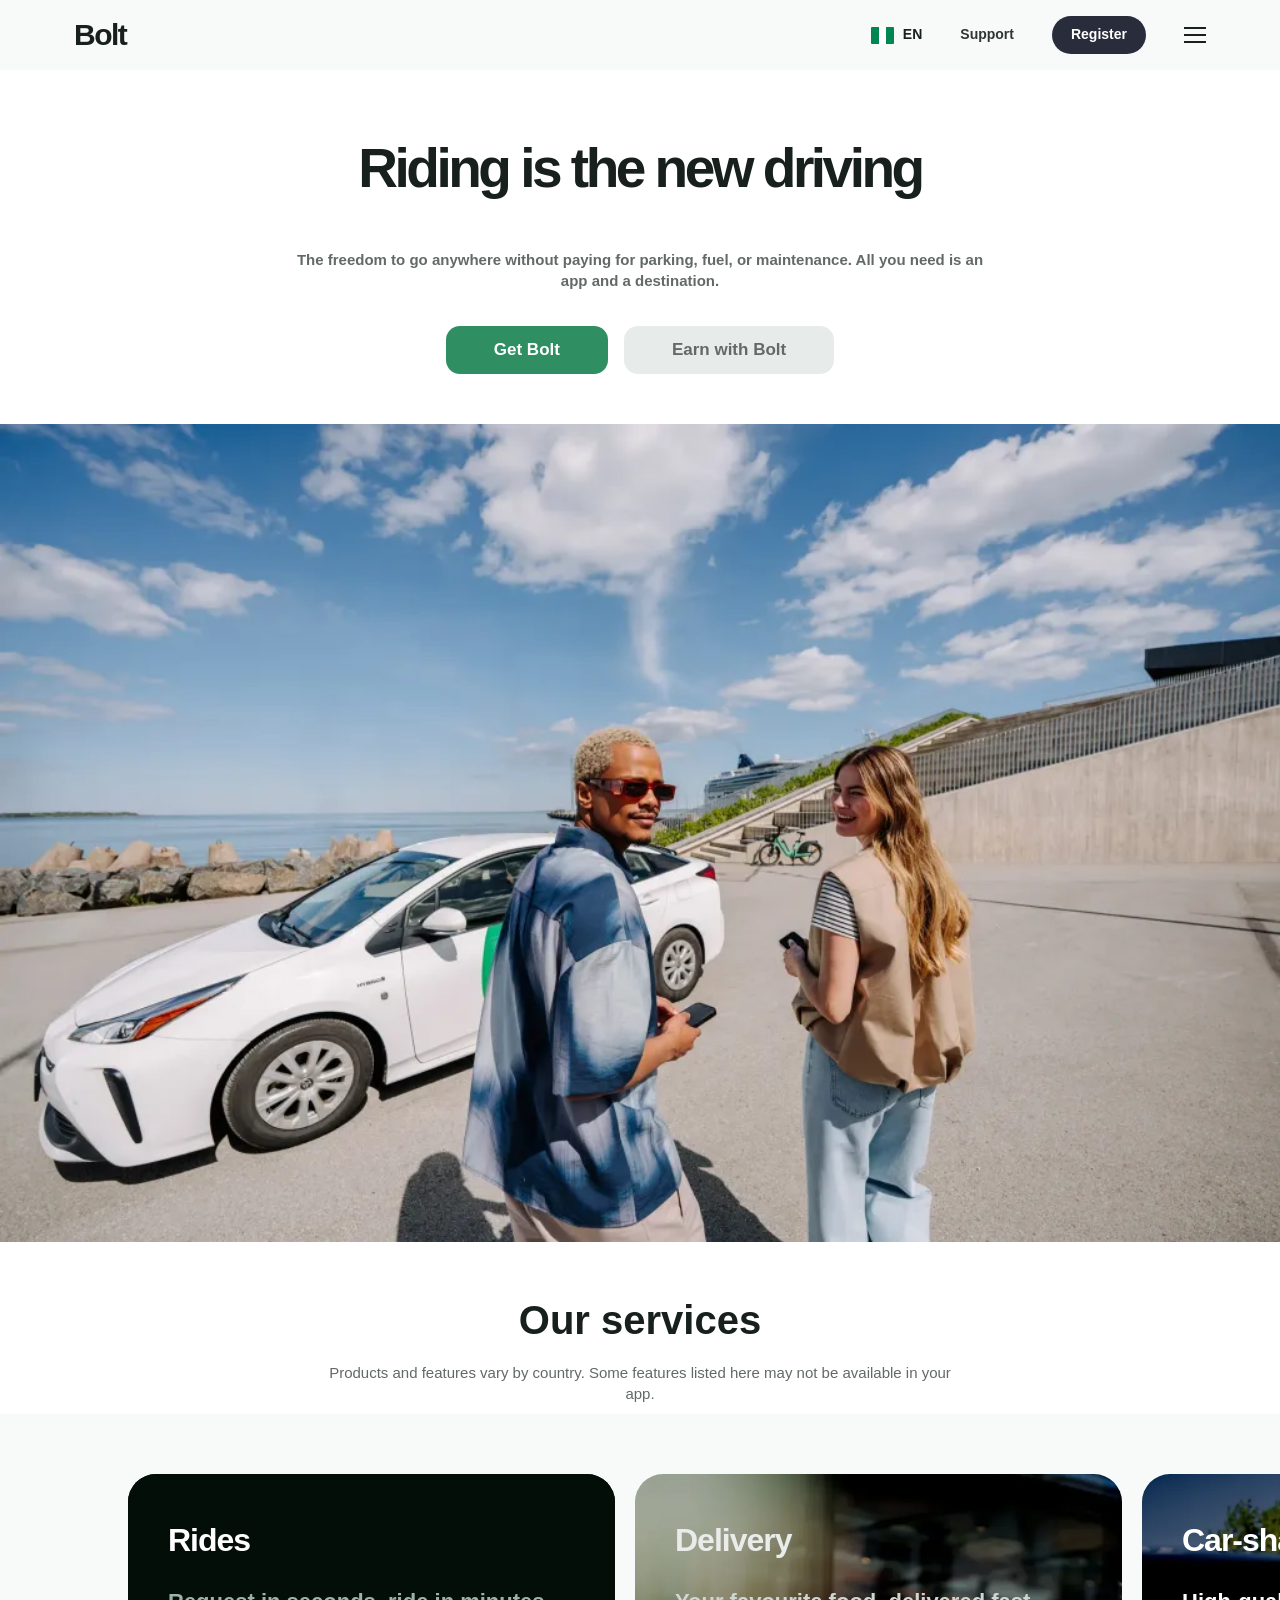
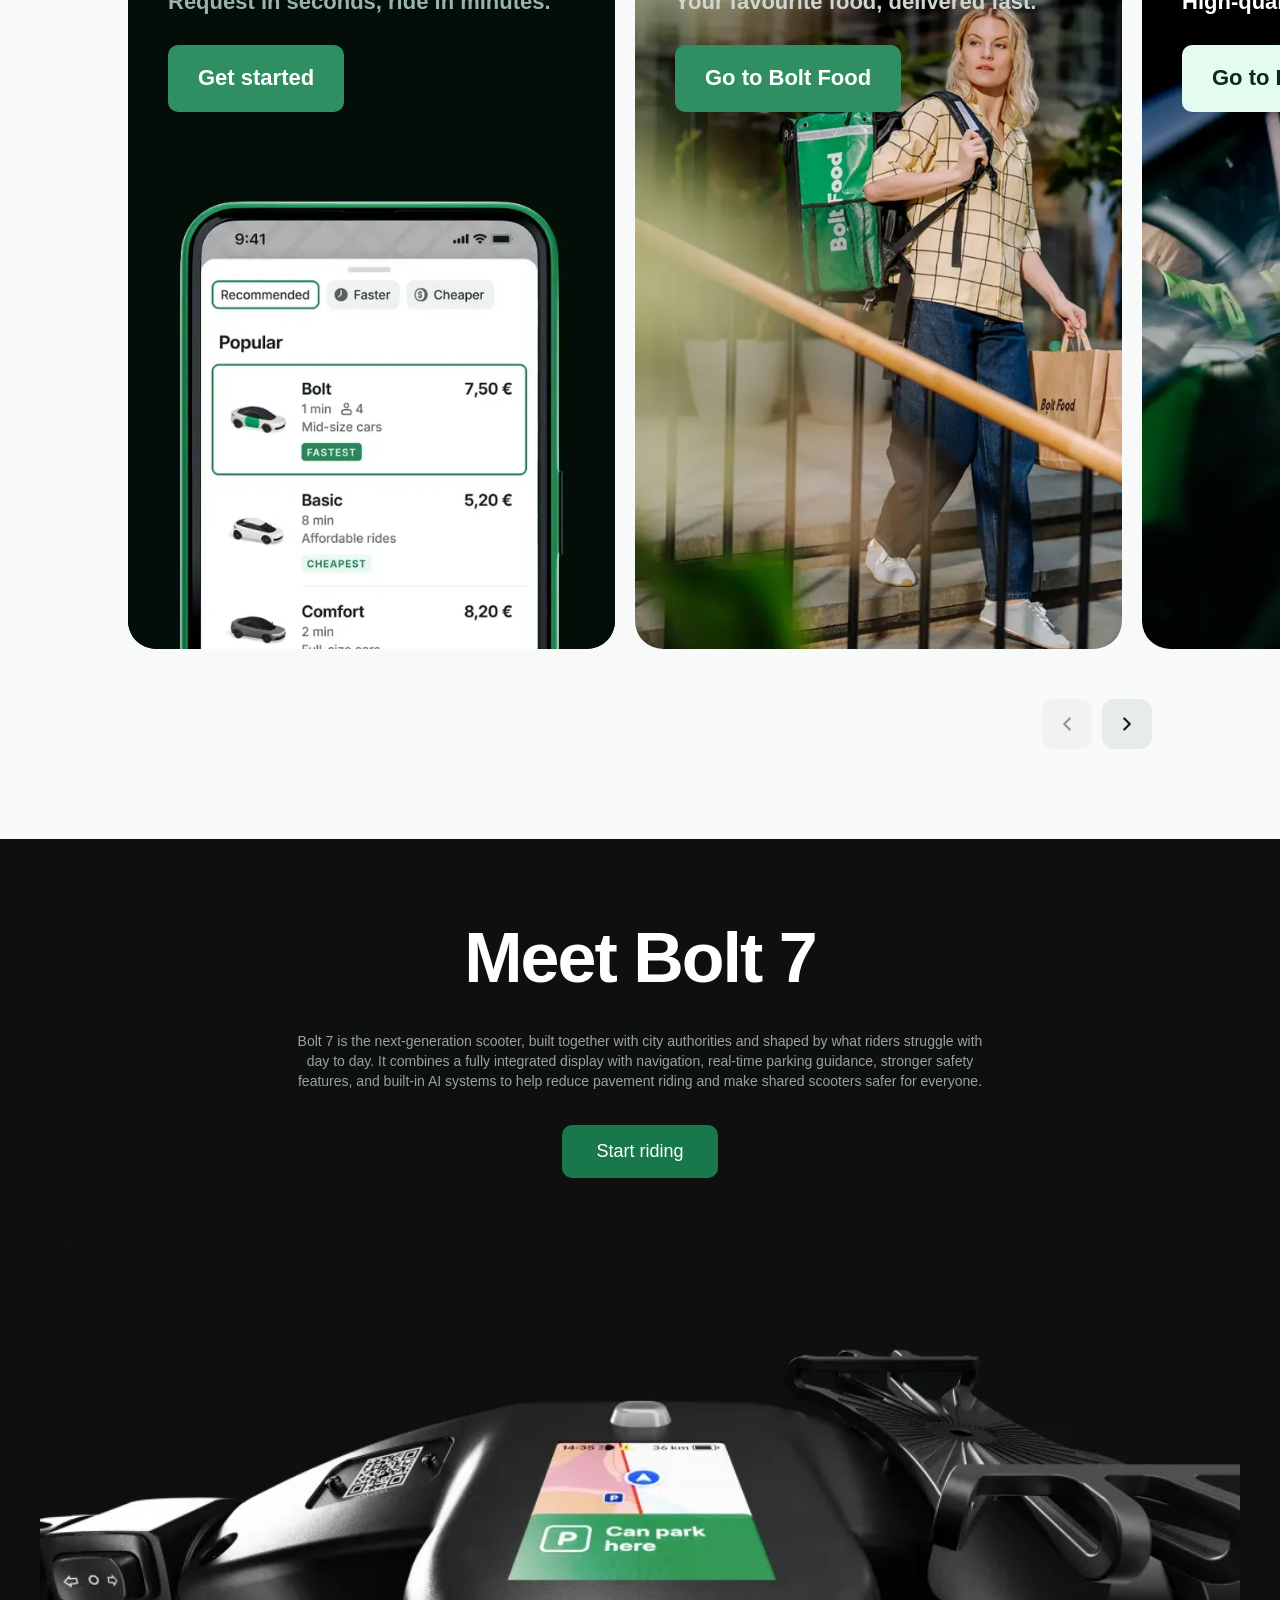
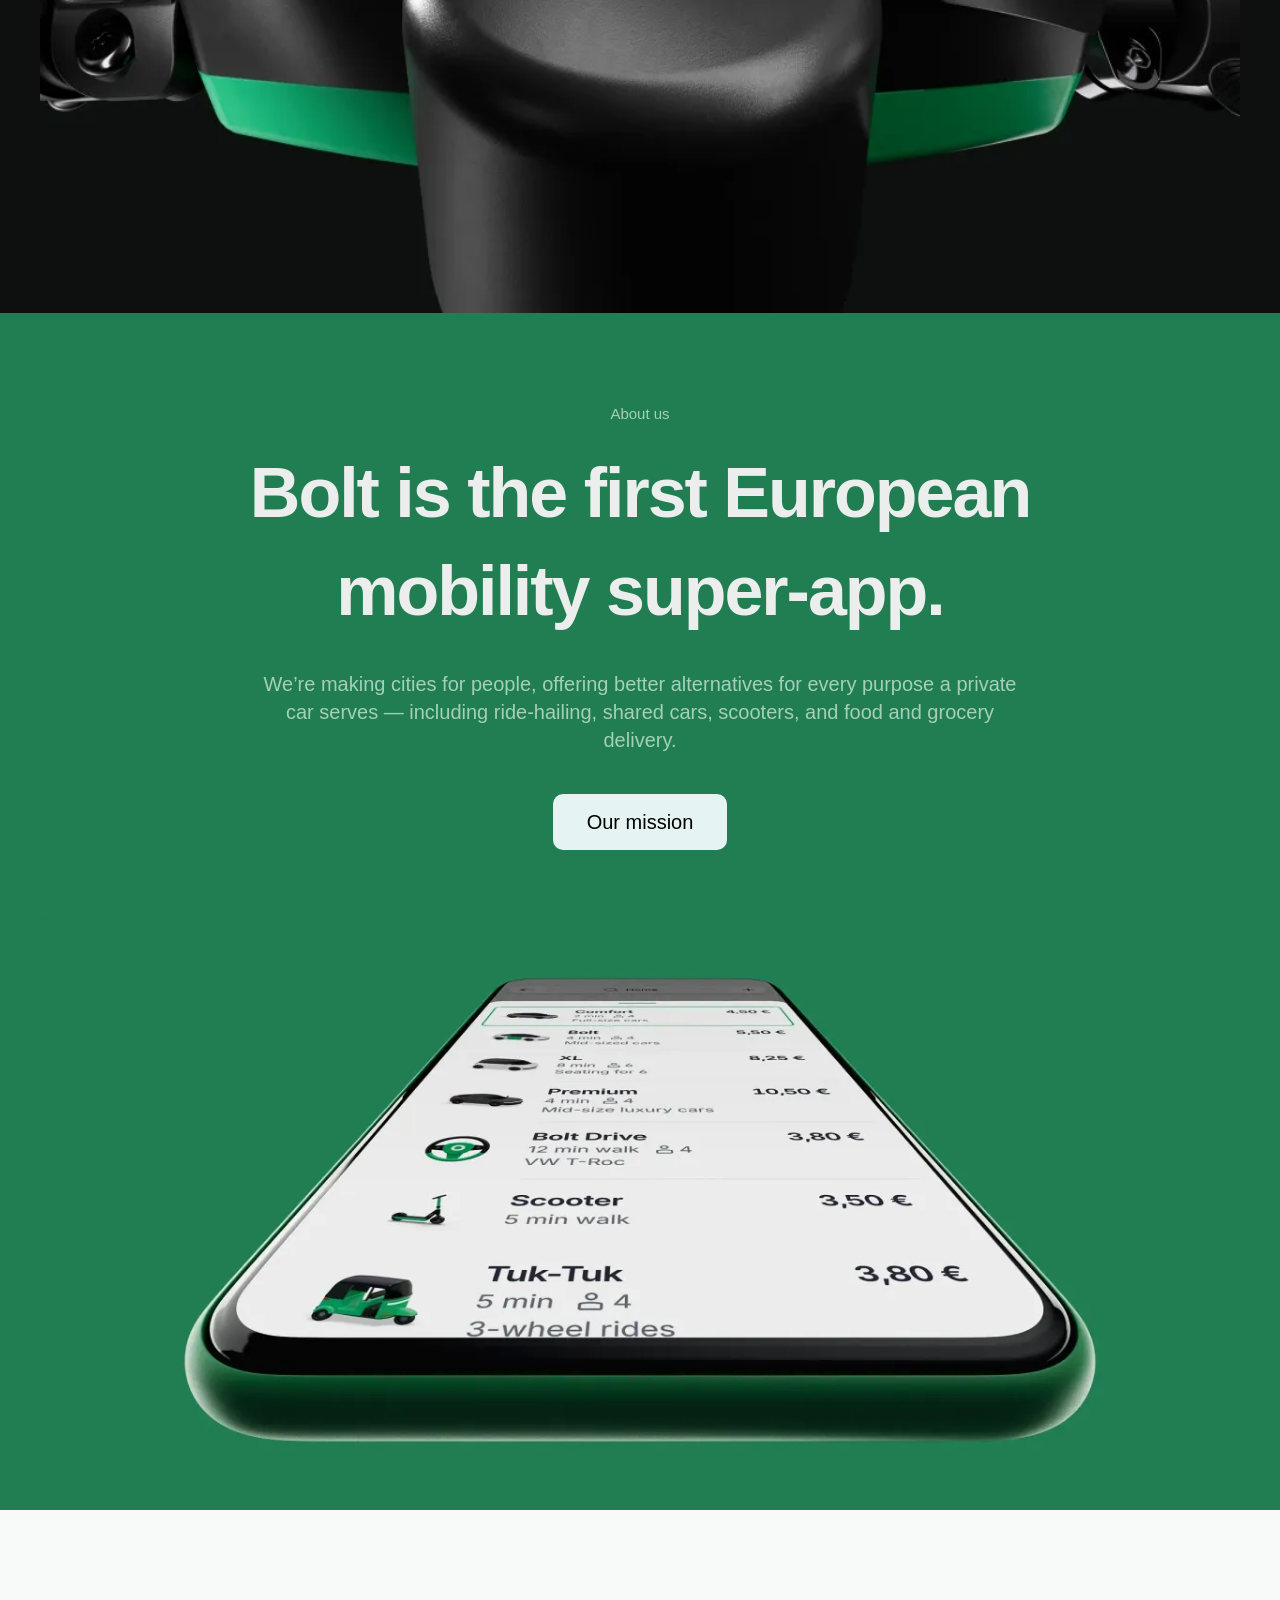
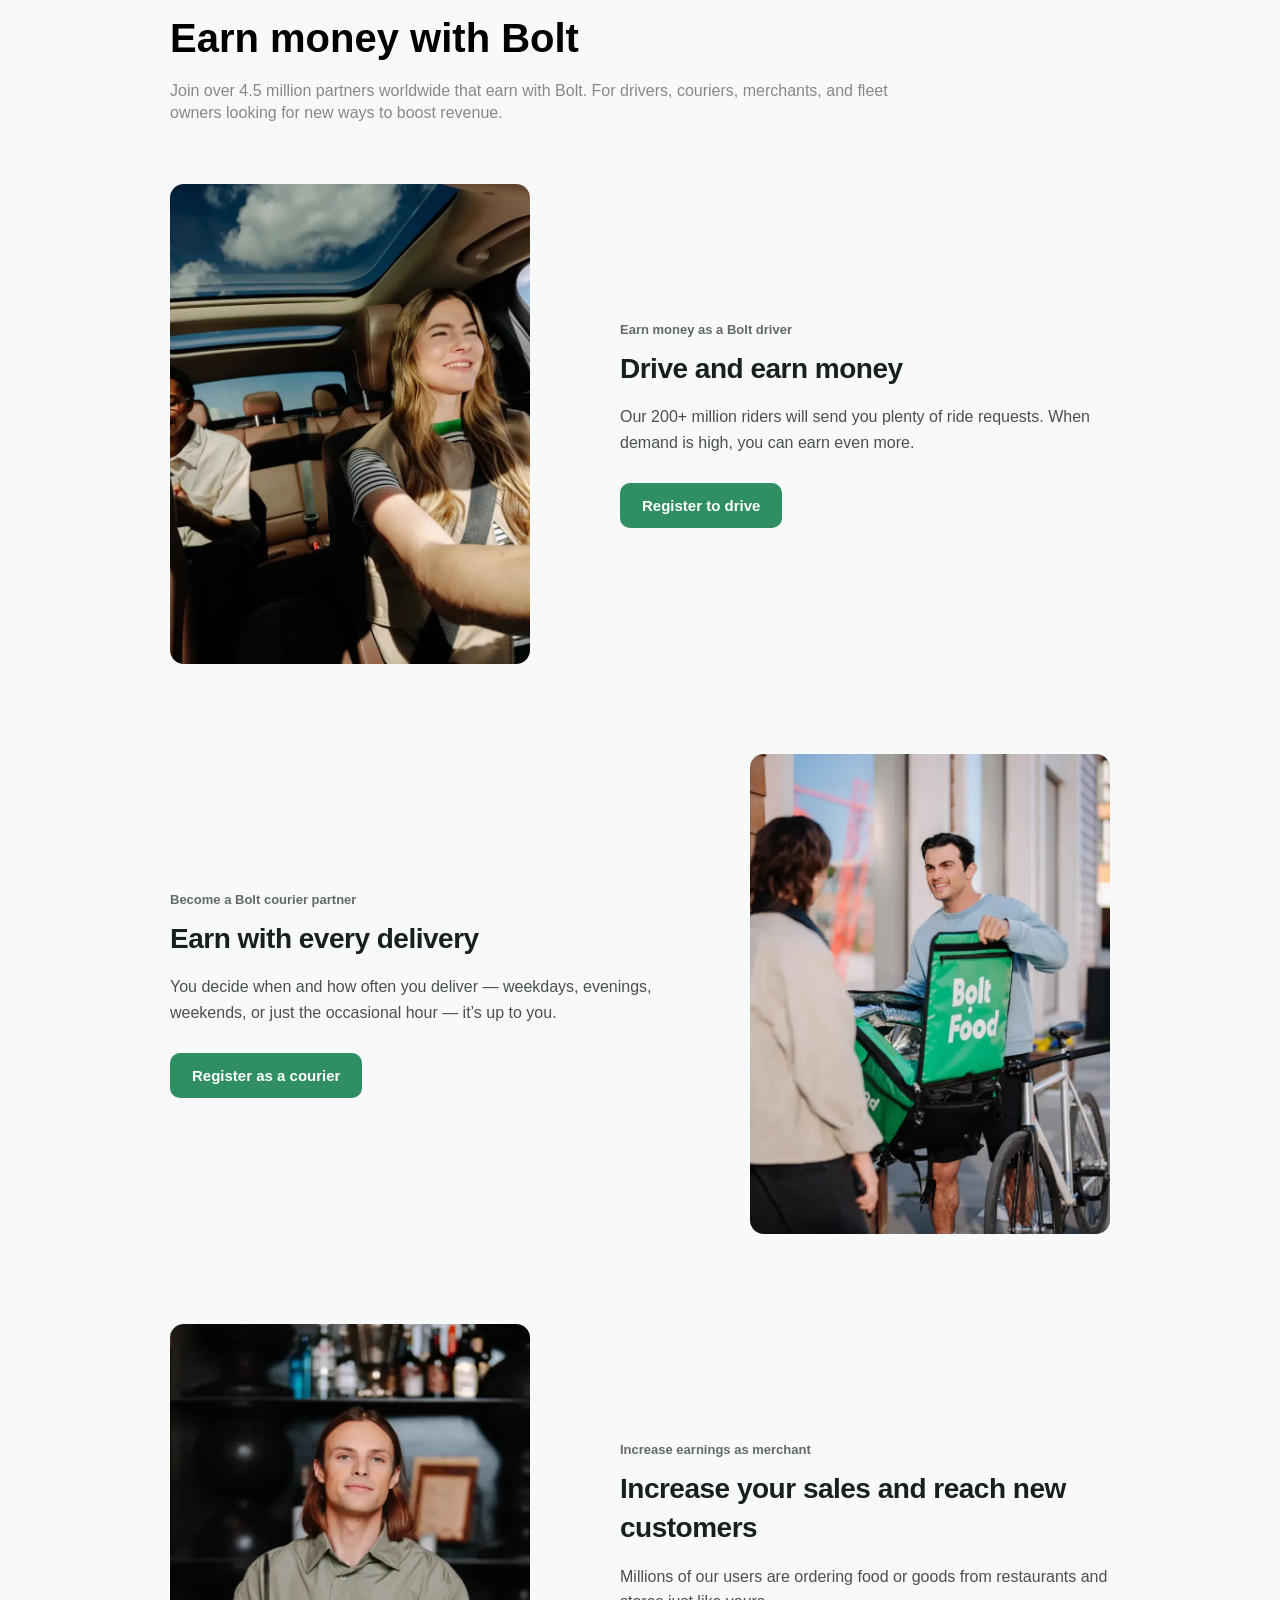
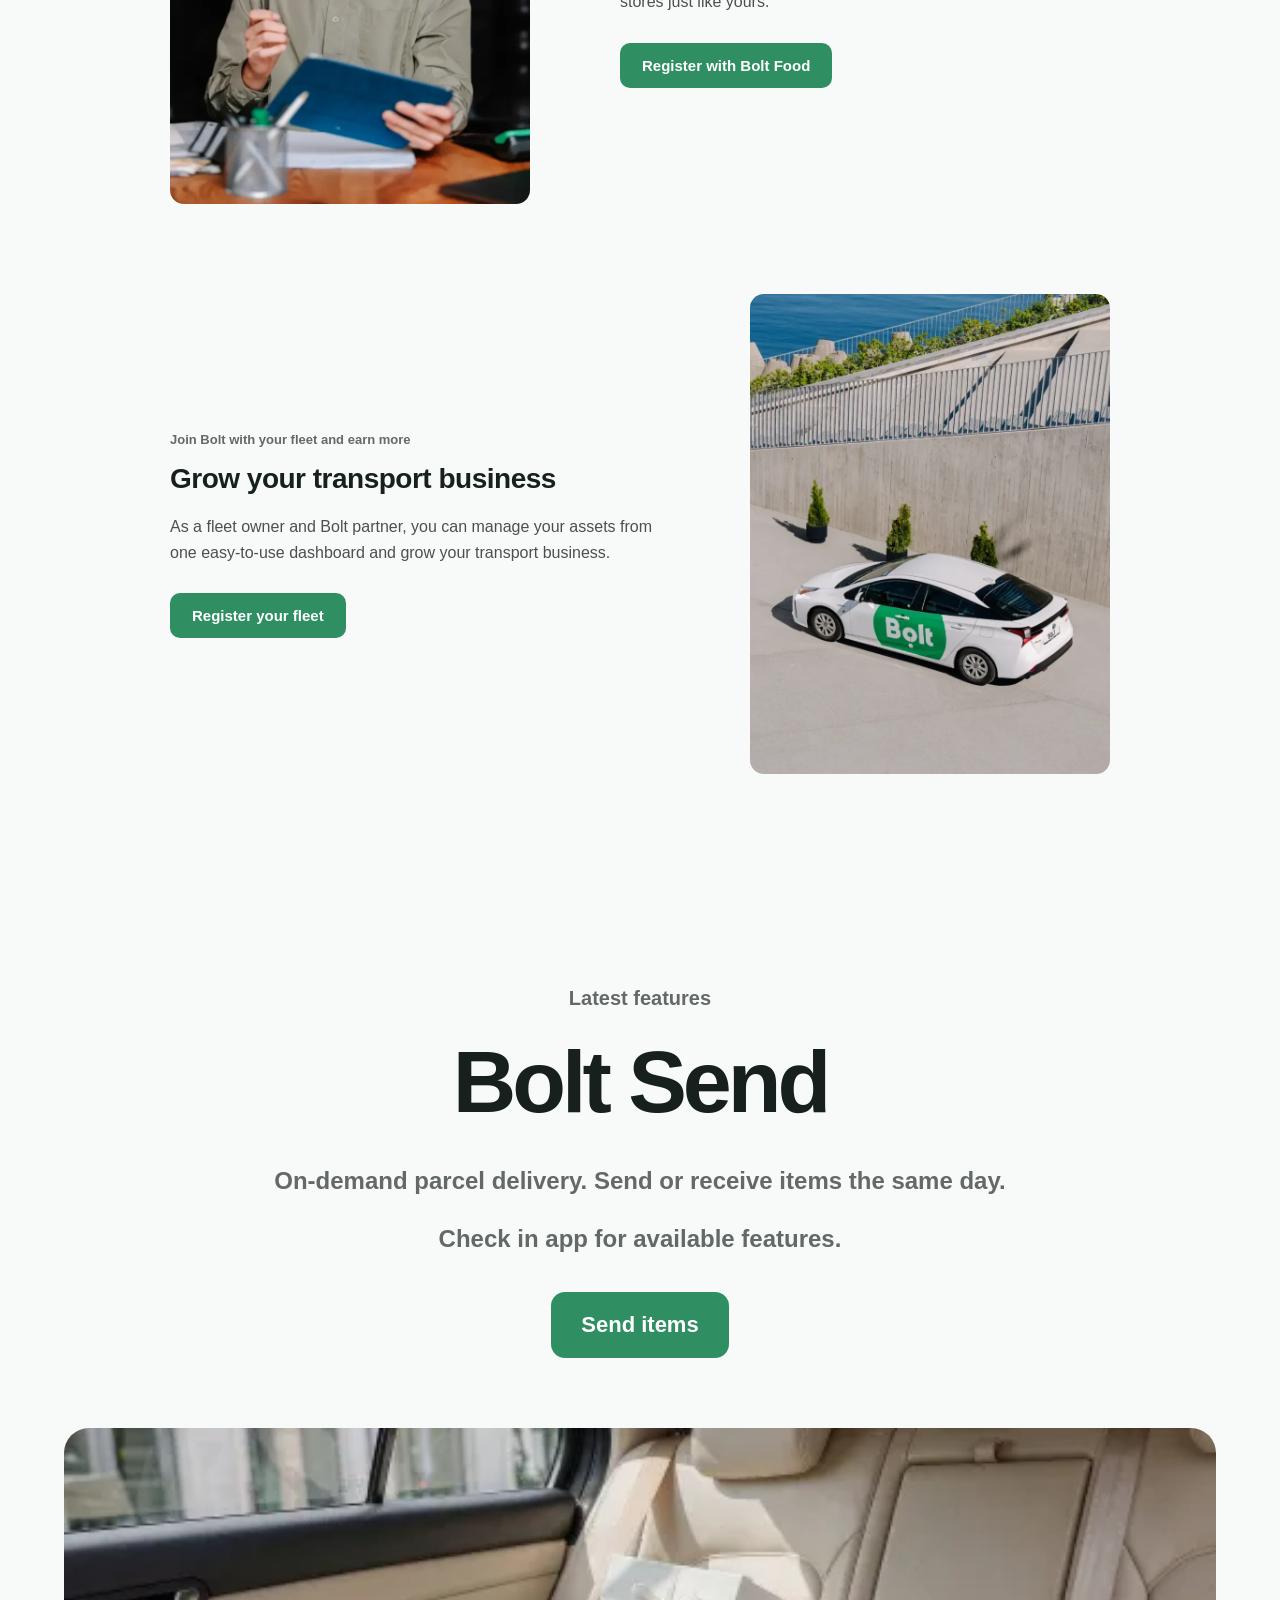
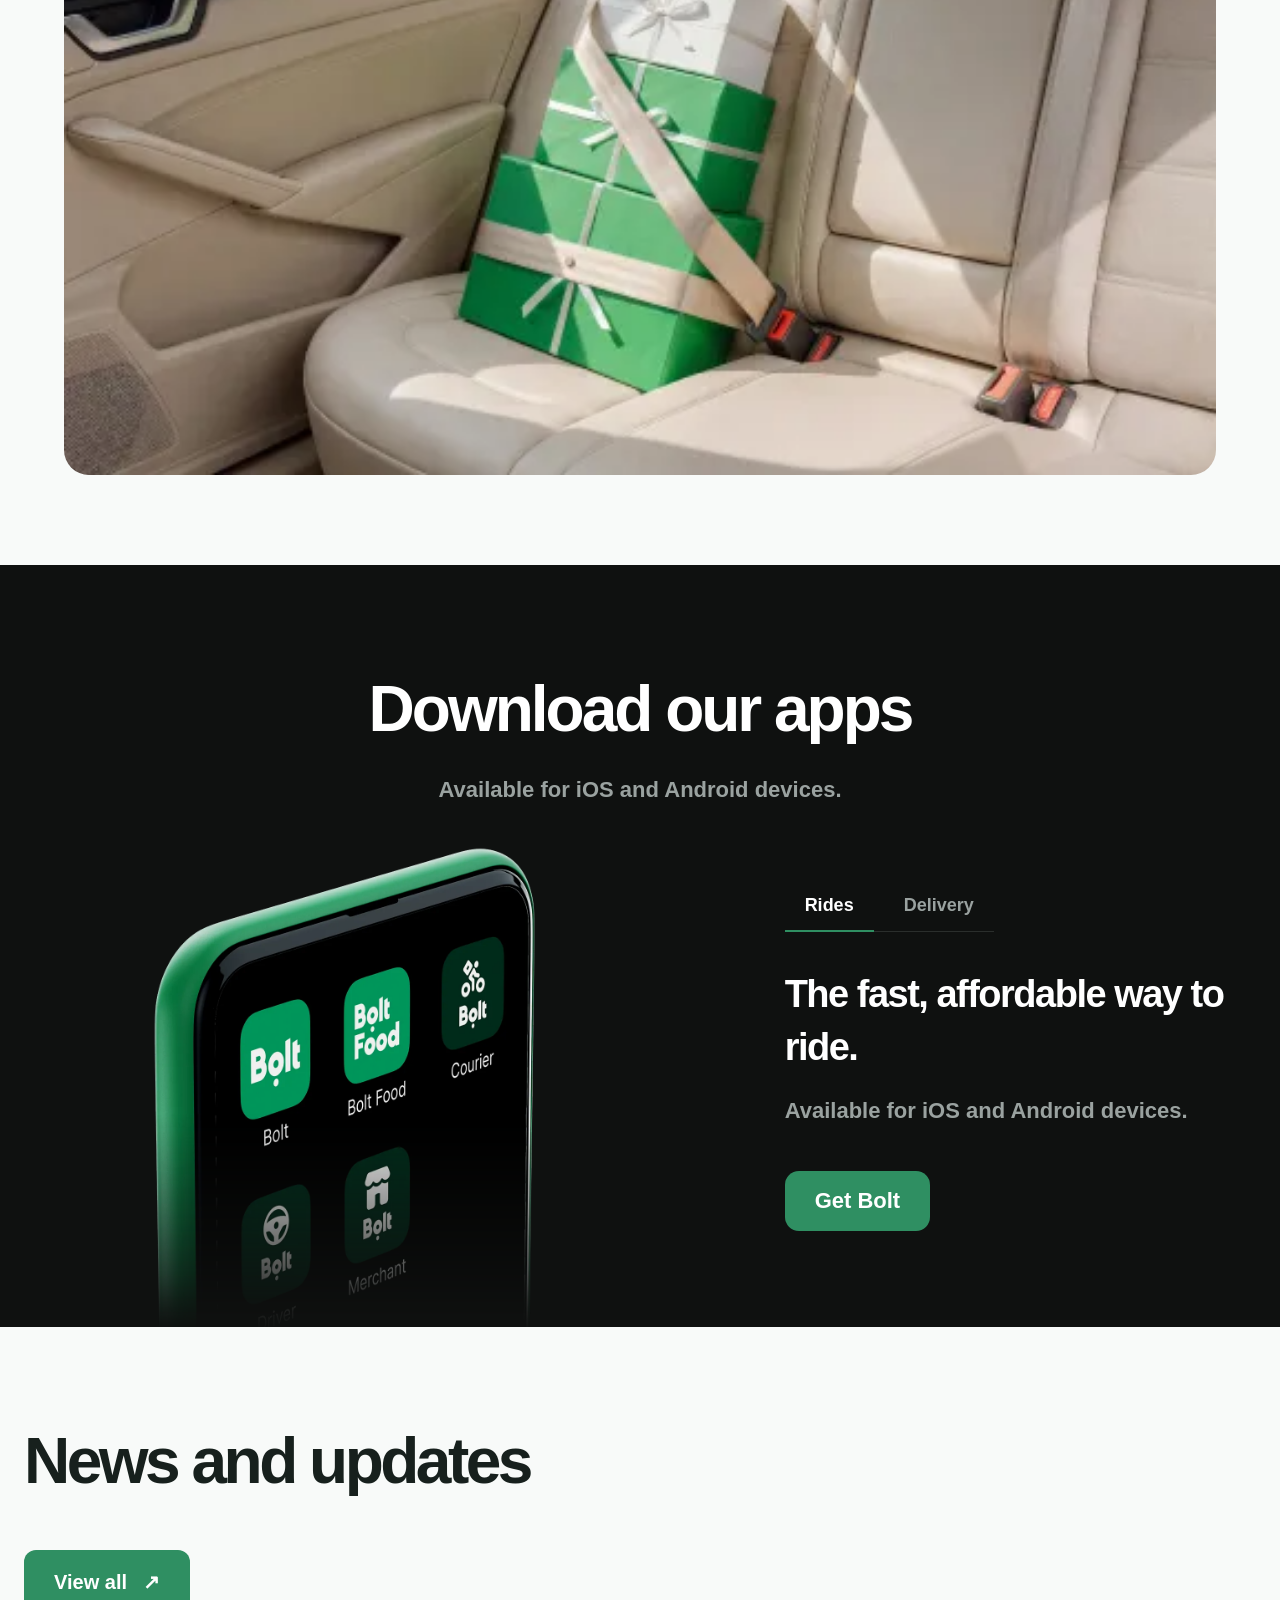
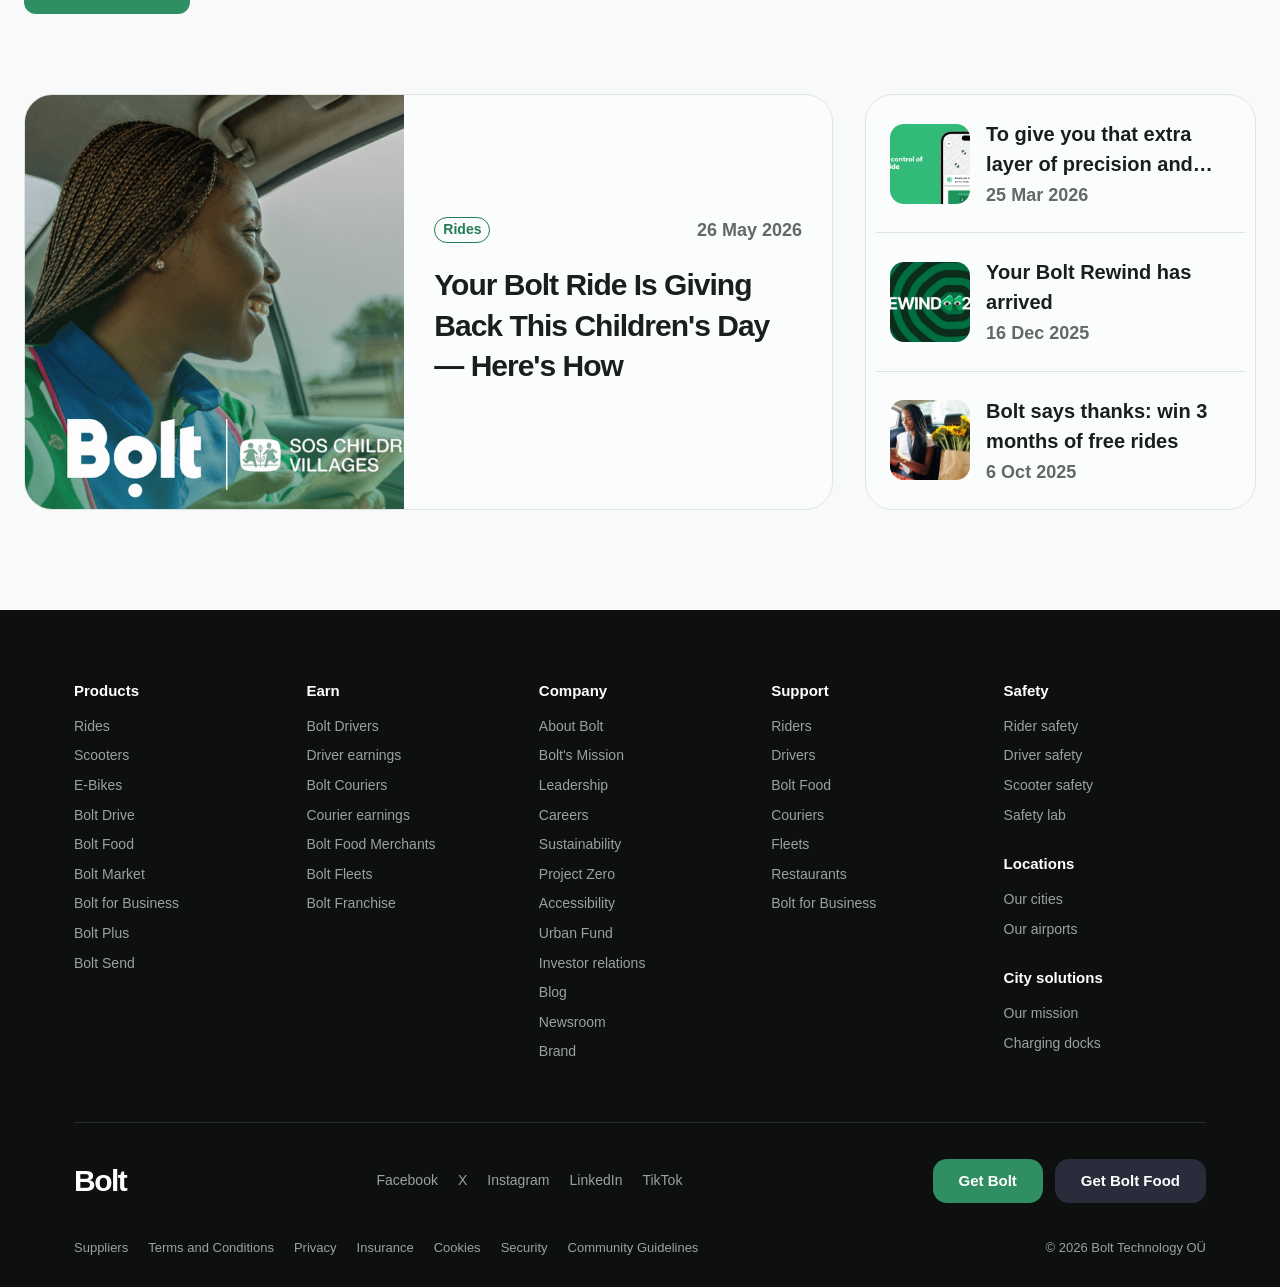
==== commit c604835b: "Update website" ====
--- a/index.html
+++ b/index.html
@@ -159,7 +159,7 @@
         </div>
 
         <div class="first-image">
-            <img src="media/image1.png" alt="">
+            <img src="././MEDIA/image1.png" alt="">
         </div>
     </main>
 
@@ -174,7 +174,7 @@
 
     <section class="images">
         <div class="card card-rides">
-            <img src="media/image2.png" alt="">
+            <img src="./MEDIA/image2.png" alt="">
             <div class="card-text">
                 <h3>Rides</h3>
                 <p>Request in seconds, ride in minutes.</p>
@@ -183,7 +183,7 @@
         </div>
 
         <div class="card card-food">
-            <img src="media/image3.png" alt="">
+            <img src="./MEDIA/image3.png" alt="">
             <div class="card-text">
                 <h3>Delivery</h3>
                 <p>Your favourite food, delivered fast.</p>
@@ -192,7 +192,7 @@
         </div>
 
         <div class="card card-drive">
-            <img src="media/image4.png" alt="">
+            <img src="./MEDIA/image4.png" alt="">
             <div class="card-text">
                 <h3>Car-sharing</h3>
                 <p>High-quality car rental made easy.</p>
@@ -201,7 +201,7 @@
         </div>
 
         <div class="card card-market">
-            <img src="media/image5.png" alt="">
+            <img src="./MEDIA/image5.png" alt="">
             <div class="card-text">
                 <h3>Groceries</h3>
                 <p>All the essentials whenever you need them.</p>
@@ -210,7 +210,7 @@
         </div>
 
         <div class="card card-biz">
-            <img src="media/image6.png" alt="">
+            <img src="./MEDIA/image6.png" alt="">
             <div class="card-text">
                 <h3>Business</h3>
                 <p>Manage business travel for your team and clients.</p>
@@ -219,7 +219,7 @@
         </div>
 
         <div class="card card-micro">
-            <img src="media/image7.png" alt="">
+            <img src="./MEDIA/image7.png" alt="">
             <div class="card-text">
                 <h3>Micromobility</h3>
                 <p>2-wheel ride rental at your fingertips.</p>
@@ -248,7 +248,7 @@
             pavement riding and make shared scooters safer for everyone.
         </p>
         <a class="ride" href="#">Start riding</a>
-        <img src="media/image8.png" alt="">
+        <img src="./MEDIA/image8.png" alt="">
     </section>
 
     <!-- ABOUT US -->
@@ -263,7 +263,7 @@
     </section>
 
     <section class="new-g">
-        <img src="media/image9.png" alt="Bolt app open on a smart phone.">
+        <img src="./MEDIA/image9.png" alt="Bolt app open on a smart phone.">
     </section>
 
     <!-- EARN MONEY WITH BOLT -->
@@ -278,7 +278,7 @@
 
         <div class="earn-grid">
             <article class="earn-card">
-                <img src="media/image10.png" alt="">
+                <img src="./MEDIA/image10.png" alt="">
                 <div class="earn-text">
                     <span class="tag">Earn money as a Bolt driver</span>
                     <h3>Drive and earn money</h3>
@@ -288,7 +288,7 @@
             </article>
 
             <article class="earn-card">
-                <img src="media/image11.png" alt="">
+                <img src="./MEDIA/image11.png" alt="">
                 <div class="earn-text">
                     <span class="tag">Become a Bolt courier partner</span>
                     <h3>Earn with every delivery</h3>
@@ -298,7 +298,7 @@
             </article>
 
             <article class="earn-card">
-                <img src="media/image12.png" alt="">
+                <img src="./MEDIA/image12.png" alt="">
                 <div class="earn-text">
                     <span class="tag">Increase earnings as merchant</span>
                     <h3>Increase your sales and reach new customers</h3>
@@ -308,7 +308,7 @@
             </article>
 
             <article class="earn-card">
-                <img src="media/image13.png" alt="">
+                <img src="./MEDIA/image13.png" alt="">
                 <div class="earn-text">
                     <span class="tag">Join Bolt with your fleet and earn more</span>
                     <h3>Grow your transport business</h3>
@@ -328,7 +328,7 @@
             <p class="small">Check in app for available features.</p>
             <a class="send-btn" href="#">Send items</a>
         </div>
-        <img src="media/image14.png" alt="">
+        <img src="./MEDIA/image14.png" alt="">
     </section>
 
     <!-- DOWNLOAD APPS -->
@@ -339,7 +339,7 @@
         </div>
 
         <div class="download-box">
-            <img id="dl-img" src="media/image15.png" alt="Download our apps">
+            <img id="dl-img" src="./MEDIA/image15.png" alt="Download our apps">
 
             <div class="download-text">
                 <div class="tabs">
@@ -361,7 +361,7 @@
 
         <div class="news-grid">
             <article class="news-main">
-                <img src="media/image16.png" alt="">
+                <img src="./MEDIA/image16.png" alt="">
                 <div class="news-main-text">
                     <div class="news-meta">
                         <span class="news-tag">Rides</span>
@@ -373,21 +373,21 @@
 
             <div class="news-list">
                 <a href="#">
-                    <img src="media/image17.png" alt="">
+                    <img src="./MEDIA/image17.png" alt="">
                     <div>
                         <h4>To give you that extra layer of precision and peace of mind, Bolt has introduced pick-up codes.</h4>
                         <span>25 Mar 2026</span>
                     </div>
                 </a>
                 <a href="#">
-                    <img src="media/image18.png" alt="">
+                    <img src="./MEDIA/image18.png" alt="">
                     <div>
                         <h4>Your Bolt Rewind has arrived</h4>
                         <span>16 Dec 2025</span>
                     </div>
                 </a>
                 <a href="#">
-                    <img src="media/image19.png" alt="">
+                    <img src="./MEDIA/image19.png" alt="">
                     <div>
                         <h4>Bolt says thanks: win 3 months of free rides</h4>
                         <span>6 Oct 2025</span>
